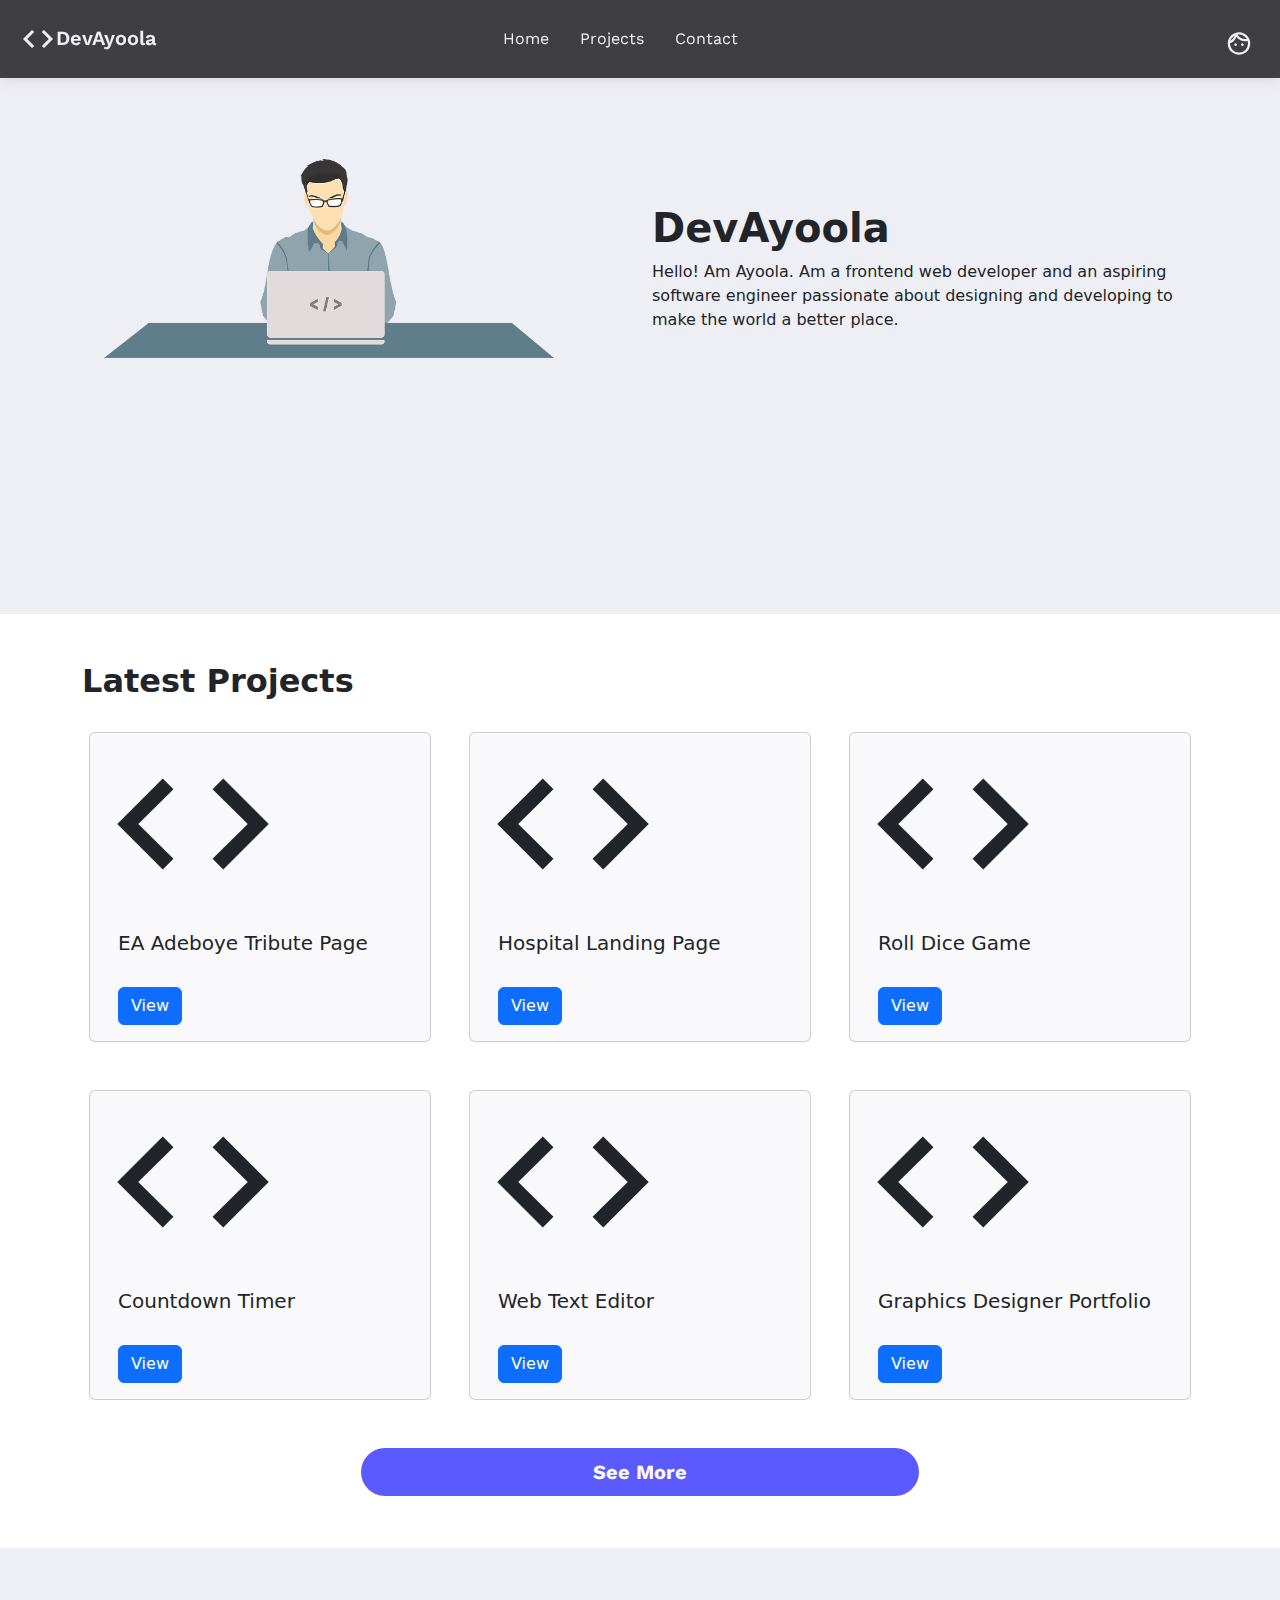
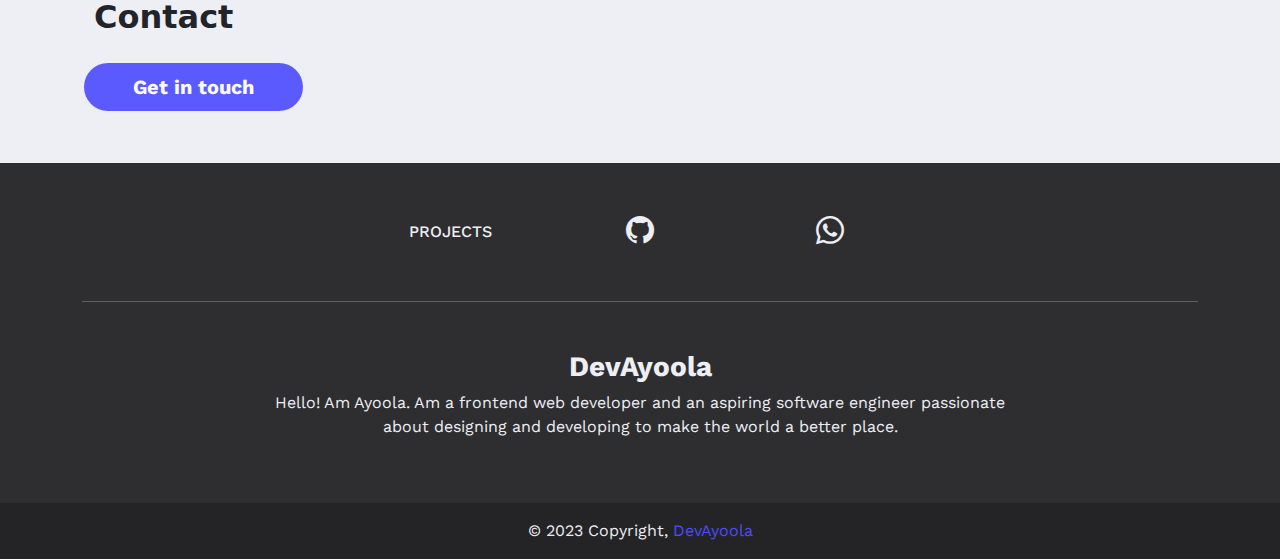
==== index.html @ 8565b922 "Update index.html" ====
<!DOCTYPE html>
<html>
	<head>
		<meta charset="utf-8" />
		<meta
			name="viewport"
			content="width=device-width, initial-scale=1, user-scalable=no, maximum-scale=1"
		/>
		<title>DevAyoola</title>
		<link rel="stylesheet" href="./bootstrap-icons/bootstrap-icons.css" />
		<link
			rel="stylesheet"
			href="https://fonts.googleapis.com/icon?family=Material+Icons"
		/>
		<!--link
			href="https://cdn.jsdelivr.net/npm/bootstrap@5.2.3/dist/css/bootstrap.min.css"
			rel="stylesheet"
			integrity="sha384-rbsA2VBKQhggwzxH7pPCaAqO46MgnOM80zW1RWuH61DGLwZJEdK2Kadq2F9CUG65"
			crossorigin="anonymous"
		/-->
		<link rel="stylesheet" href="./bootstrap-5.2.3/css/bootstrap.min.css" />
		<link rel="stylesheet" href="./style.css" type="text/css" />

		<!--script
			defer src="https://cdn.jsdelivr.net/npm/bootstrap@5.2.3/dist/js/bootstrap.bundle.min.js"
			integrity="sha384-kenU1KFdBIe4zVF0s0G1M5b4hcpxyD9F7jL+jjXkk+Q2h455rYXK/7HAuoJl+0I4"
			crossorigin="anonymous"
		></script-->
		<script defer src="./bootstrap-5.2.3/js/bootstrap.min.js"></script>
		<script defer src="./js/script.js"></script>
	</head>
	<body>
		<!--NAVIGATION BAR-->
		<nav class="navbar navbar-expand-lg fixed-top pt-2 pb-2">
			<div class="container-fluid pt-2 pb-2">
				<a class="navbar-brand" href="https://devayoola.github.io">
					<span class="material-icons mi-36 mi-light">code</span>
					<span class="brand-name">DevAyoola</span>
				</a>
				<button
					class="navbar-toggler"
					type="button"
					data-bs-toggle="collapse"
					data-bs-target="#navbarSupportedContent"
					aria-controls="navbarSupportedContent"
					aria-expanded="false"
					aria-label="Toggle navigation"
				>
					<span class="material-icons mi-24 mi-light">menu</span>
				</button>
				<div class="collapse navbar-collapse" id="navbarSupportedContent">
					<ul class="navbar-nav">
						<li class="nav-item active flink">
							<a class="nav-link" href="./index.html">Home</a>
						</li>
						<li class="nav-item">
							<a class="nav-link" href="./projects.html">Projects</a>
						</li>
						<li class="nav-item">
							<a class="nav-link" href="./index.html#contact">Contact</a>
						</li>
					</ul>
				</div>
			</div>
		</nav>
		<br />
		<!--PROFILE-->
		<div class="profile-card hidden">
			<button class="close-profile">&times;</button>
			<div class="image">
				<img src="./img/profile.jpg" alt="" class="profile-pic" />
			</div>
			<div class="data">
				<h4>Sowunmi Ayoola</h4>
				<p class="text-center">A Frontend Developer and Designer</p>
			</div>
			<div class="row">
				<span
					><a href="https://github.com/devayoola">
						<i class="bi bi-github fs-3 text-dark"></i> </a
					>&nbsp;
					<a href="https://wa.me/2348084634310">
						<i class="bi bi-whatsapp fs-3 text-success"></i> </a
				></span>
			</div>
		</div>
		<div class="overlay hidden"></div>

		<!--HEADER-->
		<header class="header pb-4" id="home">
			<div class="container">
				<div class="row m-auto">
					<div class="col-lg-6 headImg">
						<img src="./img/developer.png" />
					</div>
					<div class="col-lg-6 headText">
						<h1>
							<b>DevAyoola</b>
						</h1>
						<p>
							Hello! Am Ayoola. Am a frontend web developer and an aspiring
							software engineer passionate about designing and developing to
							make the world a better place.
						</p>
					</div>
				</div>
			</div>
			<br />
		</header>

		<!--PROJECTS SECTION-->
		<section id="projects" class="projects pt-5 pb-5 mb-1">
			<div class="container overflow-hidden">
				<div class="row mb-4">
					<h2>
						<b>Latest Projects</b>
					</h2>
				</div>
				<div class="row pb-5">
					<div class="card projectCard--col mx-auto">
						<span class="material-icons mi-198">code</span>
						<div class="card-body">
							<h5 class="card-title">EA Adeboye Tribute Page</h5>
							<br />
							<a href="./ea-adeboye-tribute-page" class="btn btn-primary"
								>View</a
							>
						</div>
					</div>
					<div class="card projectCard--col mx-auto">
						<span class="material-icons mi-198">code</span>
						<div class="card-body">
							<h5 class="card-title">Hospital Landing Page</h5>
							<br />
							<a href="./hospital-landing-page" class="btn btn-primary">View</a>
						</div>
					</div>
					<div class="card projectCard--col mx-auto">
						<span class="material-icons mi-198">code</span>
						<div class="card-body">
							<h5 class="card-title">Roll Dice Game</h5>
							<br />
							<a href="./roll-dice-game" class="btn btn-primary">View</a>
						</div>
					</div>
				</div>
				<div class="row">
					<div class="card projectCard--col mx-auto">
						<span class="material-icons mi-198">code</span>
						<div class="card-body">
							<h5 class="card-title">Countdown Timer</h5>
							<br />
							<a href="./countdown-timer" class="btn btn-primary">View</a>
						</div>
					</div>
					<div class="card projectCard--col mx-auto">
						<span class="material-icons mi-198">code</span>
						<div class="card-body">
							<h5 class="card-title">Web Text Editor</h5>
							<br />
							<a href="./web-text-editor" class="btn btn-primary">View</a>
						</div>
					</div>
					<div class="card projectCard--col mx-auto">
						<span class="material-icons mi-198">code</span>
						<div class="card-body">
							<h5 class="card-title">Graphics Designer Portfolio</h5>
							<br />
							<a href="./graphics-designer-portfolio" class="btn btn-primary"
								>View</a
							>
						</div>
					</div>
				</div>
				<div class="row mt-5">
					<div class="d-flex justify-content-center">
						<a
							role="button"
							href="https://devayoola.github.io/projects.html"
							class="btn fs-5 fw-bold w-50 py-2 see-more"
							>See More</a
						>
					</div>
				</div>
			</div>
		</section>

		<!--CONTACT-->
		<section id="contact" class="contact">
			<div class="container">
				<div class="row m-auto">
					<div class="mb-3">
						<h2><b>Contact</b></h2>
					</div>
					<div class="whatsApp">
						<a
							role="button"
							href="https://wa.me/08084634310"
							class="btn fs-5 fw-bold py-2 px-5 get-in-touch"
							>Get in touch</a
						>
					</div>
				</div>
			</div>
		</section>

		<!-- Footer -->
		<footer class="text-center">
			<!-- Grid container -->
			<div class="container">
				<section>
					<!-- Grid row-->
					<div class="row text-center d-flex justify-content-center pt-5">
						<!-- Grid column -->
						<div class="col-md-2">
							<h6 class="text-uppercase font-weight-bold mt-2">
								<a href="./projects.html" class="def hov">Projects</a>
							</h6>
						</div>

						<!-- Grid column -->
						<div class="col-md-2">
							<a href="https://github.com/devayoola">
								<i class="bi bi-github fs-3 def"></i>
							</a>
						</div>

						<!-- Grid column -->
						<div class="col-md-2">
							<a href="https://wa.me/2348084634310">
								<i class="bi bi-whatsapp fs-3 def"></i>
							</a>
						</div>
					</div>
				</section>

				<hr class="my-5" />

				<section class="mb-5">
					<div class="row d-flex justify-content-center">
						<div class="col-lg-8">
							<h3 class="def">
								<b>DevAyoola</b>
							</h3>
							<p class="def">
								Hello! Am Ayoola. Am a frontend web developer and an aspiring
								software engineer passionate about designing and developing to
								make the world a better place.
							</p>
						</div>
					</div>
				</section>
			</div>

			<!-- Copyright -->
			<div class="def p-3" style="background-color: rgba(0, 0, 0, 0.2)">
				© 2023 Copyright,
				<a href="https://devayoola.github.io/">DevAyoola</a>
			</div>
		</footer>
	</body>
</html>
---- style.css ----
@import url("https://fonts.googleapis.com/css?family=Work+Sans&display=swap");

*,
*::before,
*::after {
	box-sizing: border-box !important;
}

body {
	overflow-x: hidden !important;
}

a {
	text-decoration: none;
}

/* Material Icons Style */
.mi-24 {
	font-size: 24px;
}

.mi-36 {
	font-size: 36px;
}

.mi-198 {
	font-size: 182px;
}

.mi-light,
.iw {
	color: #eeeef5;
}

.mi-dark {
	color: #404040;
}

#home,
.projectsPg,
.banner,
.contact {
	background-color: #eeeef5;
}

/*Navbar Style*/
.navbar {
	margin: 0 auto;
	background-color: #3e3e43;
	box-shadow: 0 0 15px #d1d1d1;
}

.nav-link,
.navbar-brand {
	color: #eeeef5 !important;
	cursor: pointer;
}

.navbar-brand {
	font-family: Work Sans;
	font-size: 20px;
	font-weight: 600;
	margin-left: 8px;
	float: left;
	display: flex;
}

.navbar-brand .brand-name {
	margin-top: 2px;
}

.navbar-nav {
	margin: 0 auto;
}

.nav-link {
	font-family: Work Sans;
	font-size: 16px;
	padding: 10px 3px 10px 3px;
	margin-right: 15px;
}

.nav-link:hover {
	background-color: #eeeef5;
	color: #37373c !important;
}

.face-icon {
	cursor: pointer;
	border: 0;
	background-color: transparent;
}

/* Profile Card */
.profile-card {
	position: fixed;
	display: flex;
	flex-direction: column;
	background-color: whitesmoke;
	top: 50%;
	left: 50%;
	transform: translate(-50%, -50%);
	align-items: center;
	max-width: 400px;
	width: 90%;
	border-radius: 25px;
	padding: 0 30px 30px 30px;
	border: 1px solid #ffffff40;
	box-shadow: 0 5px 20px rgba(0, 0, 0, 0.4);
	z-index: 10;
	/*margin-top: 75px;*/
}

.close-profile {
	font-size: 2.5rem;
	color: #7c7c7c;
	cursor: pointer;
	border: none;
	background: none;
}

.image {
	position: relative;
	height: 100px;
	width: 100px;
}

.image .profile-pic {
	width: 100%;
	height: 100%;
	object-fit: cover;
	border-radius: 50%;
	box-shadow: 0 5px 20px rgba(0, 0, 0, 0.4);
}

.data {
	display: flex;
	flex-direction: column;
	align-items: center;
	margin-top: 15px;
}

.data h4 {
	font-weight: 600;
}

.row {
	display: flex;
	align-items: center;
}

.overlay {
	position: fixed;
	top: 0;
	left: 0;
	width: 100%;
	height: 100%;
	background-color: rgba(0, 0, 0, 0.6);
	backdrop-filter: blur(5px);
	z-index: 5;
}

/* Header */
.header,
.banner {
	margin: 50px 0 0 0;
}

.headImg Img,
.projImg Img {
	height: auto;
	width: 100%;
	max-width: 450px;
}

/* Banner Header */
.bannerImg {
	height: auto;
	width: 50%;
	opacity: 15%;
	margin: 0 auto;
}

/* Projects Section */
.projectsPg {
	padding: 0 0 45px 0;
}

.projectCard,
.projectCard--col {
	margin: 0 34px 0 0;
}

.projectCard--col {
	background-color: #f9f9fc;
}

.projectCardImg {
	width: 80%;
}

.see-more,
.get-in-touch {
	background-color: #5a5aff;
	color: #fafafa;
	border-radius: 35px;
	font-family: Work Sans;
}

.see-more:hover,
.get-in-touch:hover {
	background-color: #4a4ad2;
	color: #fafafa;
}

/* Contact Style */
.contact {
	padding: 50px 0;
}

.whatsApp {
	padding: 2px;
}

/* Footer */
footer {
	background-color: #2e2e31;
	color: #eeeef5;
}

.def {
	color: #eeeef5;
	font-family: Work Sans;
}

.def a,
.hov:hover {
	color: #4c4cff;
}

.hidden {
	display: none;
}

/* Style - navbarToggler Appearance */
@media screen and (max-width: 991px) {
	.navbar-nav {
		margin-top: 10px;
	}

	.nav-link {
		padding-left: 10px;
	}
}

/* Mobile Phones */
@media screen and (max-width: 576px) {
	.header {
		height: 70vh;
	}

	.headImg Img {
		margin-top: 45px;
	}

	.headText {
		margin: 30px 0 0 0;
	}

	.banner {
		height: 45vh;
	}

	.bannerImg {
		padding-top: 50px;
	}

	.projectCard,
	.projectCard--col {
		display: block;
		width: 84%;
		margin: 0 0 34px 0;
	}

	.whatsApp {
		width: 80%;
	}
}

/* Tablets */
@media screen and (min-width: 577px) and (max-width: 767px) {
	.header {
		height: 72vh;
	}

	.headImg Img {
		margin-top: 50px;
	}

	.headText {
		margin: 30px 0 0 0;
	}

	.banner {
		height: 45vh;
	}

	.bannerImg {
		padding-top: 60px;
	}

	.projectCard,
	.projectCard--col {
		display: block;
		width: 75%;
		margin: 0 0 34px 0;
	}

	.whatsApp {
		width: 80%;
	}
}

@media screen and (min-width: 768px) and (max-width: 991px) {
	.header {
		height: 68vh;
	}

	.headImg Img {
		margin-top: 50px;
	}

	.headText {
		margin: 30px 0 0 0;
	}

	.banner {
		height: 45vh;
	}

	.bannerImg {
		padding-top: 60px;
	}

	.bannerHead {
		margin: -135px 0 0 0;
	}

	.bannerText {
		margin: -65px 0 0 0;
	}

	.whatsApp {
		width: 40%;
	}
}

/* Laptops, Desktops */
@media screen and (min-width: 992px) {
	.header {
		height: 60vh;
	}

	.headImg Img {
		margin: 85px 0 0 10px;
	}

	.headText {
		margin: 120px 0 0 0px;
	}

	.flink {
		margin: 0 0 0 -135px;
	}

	.banner {
		height: 55vh;
	}

	.bannerImg {
		padding-top: 40px;
	}

	.bannerHead {
		margin: -135px 0 0 0;
	}

	.bannerText {
		margin: -65px 0 0 0;
	}

	.projImg {
		margin: -70px 0 0 0;
		overflow: hidden;
		opacity: 5%;
		padding-bottom: 10px;
	}

	.projectCard,
	.projectCard--col {
		width: 30%;
		margin: 0 34px 0 0;
	}

	.proj {
		width: 40%;
	}

	.whatsApp {
		width: 35%;
	}
}
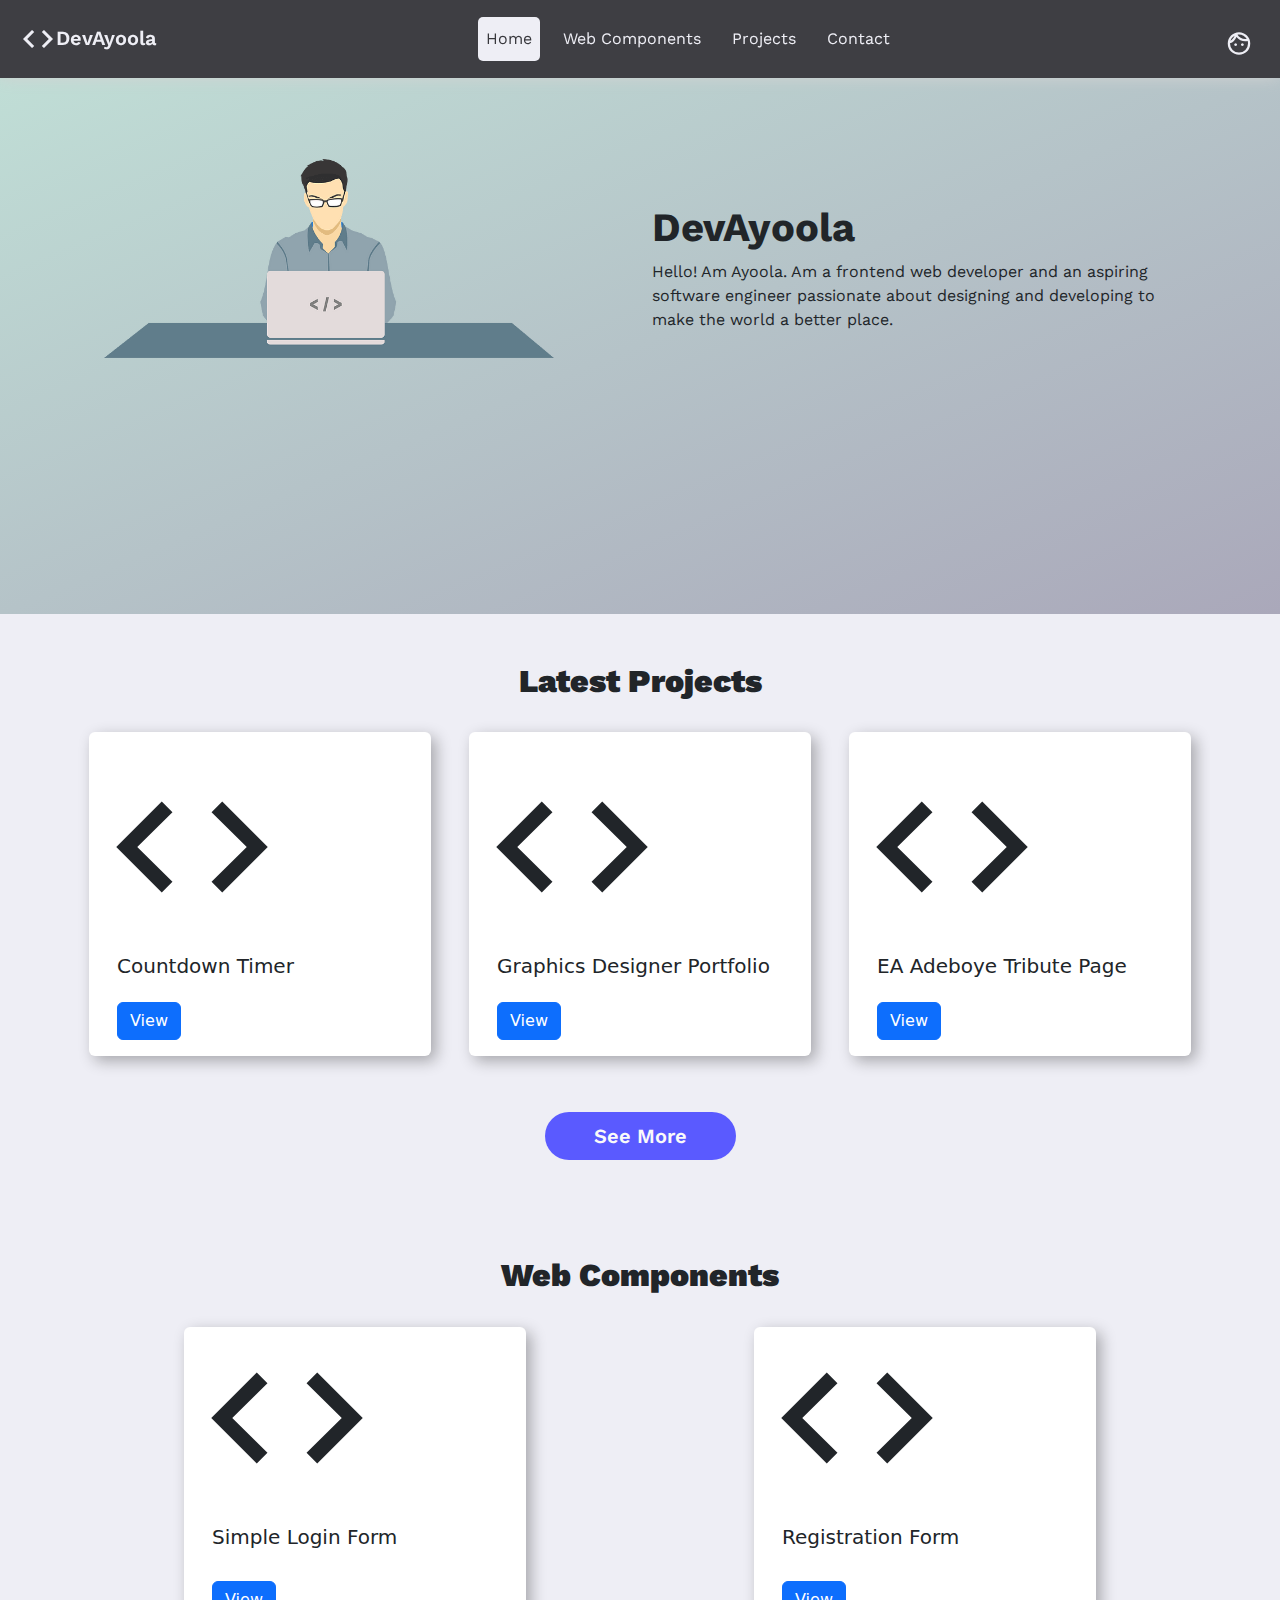
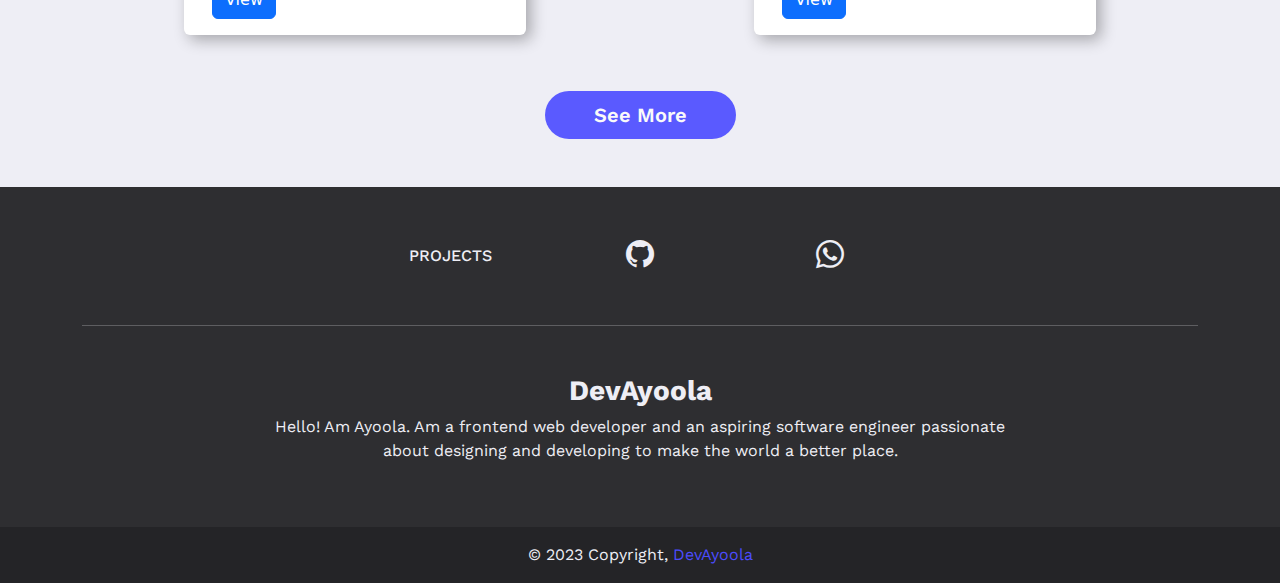
==== commit 8dacdc90: "Commit changes" ====
--- a/index.html
+++ b/index.html
@@ -7,7 +7,10 @@
 			content="width=device-width, initial-scale=1, user-scalable=no, maximum-scale=1"
 		/>
 		<title>DevAyoola</title>
-		<link rel="stylesheet" href="./bootstrap-icons/bootstrap-icons.css" />
+		<link
+			rel="stylesheet"
+			href="./assets/bootstrap-icons/bootstrap-icons.css"
+		/>
 		<link
 			rel="stylesheet"
 			href="https://fonts.googleapis.com/icon?family=Material+Icons"
@@ -18,85 +21,38 @@
 			integrity="sha384-rbsA2VBKQhggwzxH7pPCaAqO46MgnOM80zW1RWuH61DGLwZJEdK2Kadq2F9CUG65"
 			crossorigin="anonymous"
 		/-->
-		<link rel="stylesheet" href="./bootstrap-5.2.3/css/bootstrap.min.css" />
-		<link rel="stylesheet" href="./style.css" type="text/css" />
+		<link
+			rel="stylesheet"
+			href="./assets/bootstrap-5.2.3/css/bootstrap.min.css"
+		/>
+		<link
+			rel="stylesheet"
+			href="./assets/stylesheets/style.css"
+			type="text/css"
+		/>
 
 		<!--script
 			defer src="https://cdn.jsdelivr.net/npm/bootstrap@5.2.3/dist/js/bootstrap.bundle.min.js"
 			integrity="sha384-kenU1KFdBIe4zVF0s0G1M5b4hcpxyD9F7jL+jjXkk+Q2h455rYXK/7HAuoJl+0I4"
 			crossorigin="anonymous"
 		></script-->
-		<script defer src="./bootstrap-5.2.3/js/bootstrap.min.js"></script>
-		<script defer src="./js/script.js"></script>
+		<script defer src="./assets/js/header.js"></script>
+		<script defer src="./assets/js/footer.js"></script>
+		<script defer src="./assets/bootstrap-5.2.3/js/bootstrap.min.js"></script>
+		<script defer src="./assets/js/script.js"></script>
 	</head>
 	<body>
-		<!--NAVIGATION BAR-->
-		<nav class="navbar navbar-expand-lg fixed-top pt-2 pb-2">
-			<div class="container-fluid pt-2 pb-2">
-				<a class="navbar-brand" href="https://devayoola.github.io">
-					<span class="material-icons mi-36 mi-light">code</span>
-					<span class="brand-name">DevAyoola</span>
-				</a>
-				<button
-					class="navbar-toggler"
-					type="button"
-					data-bs-toggle="collapse"
-					data-bs-target="#navbarSupportedContent"
-					aria-controls="navbarSupportedContent"
-					aria-expanded="false"
-					aria-label="Toggle navigation"
-				>
-					<span class="material-icons mi-24 mi-light">menu</span>
-				</button>
-				<div class="collapse navbar-collapse" id="navbarSupportedContent">
-					<ul class="navbar-nav">
-						<li class="nav-item active flink">
-							<a class="nav-link" href="./index.html">Home</a>
-						</li>
-						<li class="nav-item">
-							<a class="nav-link" href="./projects.html">Projects</a>
-						</li>
-						<li class="nav-item">
-							<a class="nav-link" href="./index.html#contact">Contact</a>
-						</li>
-					</ul>
-				</div>
-			</div>
-		</nav>
-		<br />
-		<!--PROFILE-->
-		<div class="profile-card hidden">
-			<button class="close-profile">&times;</button>
-			<div class="image">
-				<img src="./img/profile.jpg" alt="" class="profile-pic" />
-			</div>
-			<div class="data">
-				<h4>Sowunmi Ayoola</h4>
-				<p class="text-center">A Frontend Developer and Designer</p>
-			</div>
-			<div class="row">
-				<span
-					><a href="https://github.com/devayoola">
-						<i class="bi bi-github fs-3 text-dark"></i> </a
-					>&nbsp;
-					<a href="https://wa.me/2348084634310">
-						<i class="bi bi-whatsapp fs-3 text-success"></i> </a
-				></span>
-			</div>
-		</div>
-		<div class="overlay hidden"></div>
+		<!-- Header -->
+		<p class="page-title hidden">Home</p>
 
-		<!--HEADER-->
-		<header class="header pb-4" id="home">
+		<section class="banner pb-4 after-header" id="home">
 			<div class="container">
 				<div class="row m-auto">
 					<div class="col-lg-6 headImg">
-						<img src="./img/developer.png" />
+						<img src="./assets/img/developer.png" />
 					</div>
 					<div class="col-lg-6 headText">
-						<h1>
-							<b>DevAyoola</b>
-						</h1>
+						<h1 class="fw-bolder">DevAyoola</h1>
 						<p>
 							Hello! Am Ayoola. Am a frontend web developer and an aspiring
 							software engineer passionate about designing and developing to
@@ -106,78 +62,61 @@
 				</div>
 			</div>
 			<br />
-		</header>
+		</section>
 
 		<!--PROJECTS SECTION-->
-		<section id="projects" class="projects pt-5 pb-5 mb-1">
+		<section id="projects" class="projects pt-5 pb-5">
 			<div class="container overflow-hidden">
-				<div class="row mb-4">
+				<div class="row mb-4 text-center">
 					<h2>
 						<b>Latest Projects</b>
 					</h2>
 				</div>
 				<div class="row pb-5">
-					<div class="card projectCard--col mx-auto">
+					<div class="card projectCard mx-auto pt-4">
+						<!--img
+							class="rounded-1 mx-3"
+							src="./assets/img/countdown-timer.png"
+						/-->
 						<span class="material-icons mi-198">code</span>
 						<div class="card-body">
-							<h5 class="card-title">EA Adeboye Tribute Page</h5>
-							<br />
+							<h5 class="card-title pb-3">Countdown Timer</h5>
+							<a href="./countdown-timer " class="btn btn-primary">View</a>
+						</div>
+					</div>
+					<div class="card projectCard mx-auto pt-4">
+						<!-- <img
+							class="rounded-1 mx-3"
+							src="./assets/img/countdown-timer.png"
+						/> -->
+						<span class="material-icons mi-198">code</span>
+						<div class="card-body">
+							<h5 class="card-title pb-3">Graphics Designer Portfolio</h5>
+							<a href="./graphics-designer-portfolio" class="btn btn-primary"
+								>View</a
+							>
+						</div>
+					</div>
+					<div class="card projectCard mx-auto pt-4">
+						<!-- <img
+							class="rounded-1 mx-3"
+							src="./assets/img/countdown-timer.png"
+						/> -->
+						<span class="material-icons mi-198">code</span>
+						<div class="card-body">
+							<h5 class="card-title pb-3">EA Adeboye Tribute Page</h5>
 							<a href="./ea-adeboye-tribute-page" class="btn btn-primary"
 								>View</a
 							>
 						</div>
 					</div>
-					<div class="card projectCard--col mx-auto">
-						<span class="material-icons mi-198">code</span>
-						<div class="card-body">
-							<h5 class="card-title">Hospital Landing Page</h5>
-							<br />
-							<a href="./hospital-landing-page" class="btn btn-primary">View</a>
-						</div>
-					</div>
-					<div class="card projectCard--col mx-auto">
-						<span class="material-icons mi-198">code</span>
-						<div class="card-body">
-							<h5 class="card-title">Roll Dice Game</h5>
-							<br />
-							<a href="./roll-dice-game" class="btn btn-primary">View</a>
-						</div>
-					</div>
 				</div>
-				<div class="row">
-					<div class="card projectCard--col mx-auto">
-						<span class="material-icons mi-198">code</span>
-						<div class="card-body">
-							<h5 class="card-title">Countdown Timer</h5>
-							<br />
-							<a href="./countdown-timer" class="btn btn-primary">View</a>
-						</div>
-					</div>
-					<div class="card projectCard--col mx-auto">
-						<span class="material-icons mi-198">code</span>
-						<div class="card-body">
-							<h5 class="card-title">Web Text Editor</h5>
-							<br />
-							<a href="./web-text-editor" class="btn btn-primary">View</a>
-						</div>
-					</div>
-					<div class="card projectCard--col mx-auto">
-						<span class="material-icons mi-198">code</span>
-						<div class="card-body">
-							<h5 class="card-title">Graphics Designer Portfolio</h5>
-							<br />
-							<a href="./graphics-designer-portfolio" class="btn btn-primary"
-								>View</a
-							>
-						</div>
-					</div>
-				</div>
-				<div class="row mt-5">
+				<div class="row mt-2">
 					<div class="d-flex justify-content-center">
 						<a
 							role="button"
 							href="https://devayoola.github.io/projects.html"
-							class="btn fs-5 fw-bold w-50 py-2 see-more"
+							class="btn fs-5 fw-semibold py-2 px-5 see-more"
 							>See More</a
 						>
 					</div>
@@ -185,19 +124,50 @@
 			</div>
 		</section>
 
-		<!--CONTACT-->
-		<section id="contact" class="contact">
-			<div class="container">
-				<div class="row m-auto">
-					<div class="mb-3">
-						<h2><b>Contact</b></h2>
+		<!--WEB COMPONENTS SECTION-->
+		<section
+			id="projects"
+			class="projects web-components pt-5 pb-5 before-footer"
+		>
+			<div class="container overflow-hidden">
+				<div class="row mb-4 text-center">
+					<h2>
+						<b>Web Components</b>
+					</h2>
+				</div>
+				<div class="row pb-5">
+					<div class="card projectCard mx-auto">
+						<span class="material-icons mi-198">code</span>
+						<div class="card-body">
+							<h5 class="card-title">Simple Login Form</h5>
+							<br />
+							<a
+								href="https://devayoola.github.io/login-form"
+								class="btn btn-primary"
+								>View</a
+							>
+						</div>
 					</div>
-					<div class="whatsApp">
+					<div class="card projectCard mx-auto">
+						<span class="material-icons mi-198">code</span>
+						<div class="card-body">
+							<h5 class="card-title">Registration Form</h5>
+							<br />
+							<a
+								href="https://devayoola.github.io/registration-form"
+								class="btn btn-primary"
+								>View</a
+							>
+						</div>
+					</div>
+				</div>
+				<div class="row mt-2">
+					<div class="d-flex justify-content-center">
 						<a
 							role="button"
-							href="https://wa.me/08084634310"
-							class="btn fs-5 fw-bold py-2 px-5 get-in-touch"
-							>Get in touch</a
+							href="https://devayoola.github.io/web-components.html"
+							class="btn fs-5 fw-semibold py-2 px-5 see-more"
+							>See More</a
 						>
 					</div>
 				</div>
@@ -205,58 +175,5 @@
 		</section>
 
 		<!-- Footer -->
-		<footer class="text-center">
-			<!-- Grid container -->
-			<div class="container">
-				<section>
-					<!-- Grid row-->
-					<div class="row text-center d-flex justify-content-center pt-5">
-						<!-- Grid column -->
-						<div class="col-md-2">
-							<h6 class="text-uppercase font-weight-bold mt-2">
-								<a href="./projects.html" class="def hov">Projects</a>
-							</h6>
-						</div>
-
-						<!-- Grid column -->
-						<div class="col-md-2">
-							<a href="https://github.com/devayoola">
-								<i class="bi bi-github fs-3 def"></i>
-							</a>
-						</div>
-
-						<!-- Grid column -->
-						<div class="col-md-2">
-							<a href="https://wa.me/2348084634310">
-								<i class="bi bi-whatsapp fs-3 def"></i>
-							</a>
-						</div>
-					</div>
-				</section>
-
-				<hr class="my-5" />
-
-				<section class="mb-5">
-					<div class="row d-flex justify-content-center">
-						<div class="col-lg-8">
-							<h3 class="def">
-								<b>DevAyoola</b>
-							</h3>
-							<p class="def">
-								Hello! Am Ayoola. Am a frontend web developer and an aspiring
-								software engineer passionate about designing and developing to
-								make the world a better place.
-							</p>
-						</div>
-					</div>
-				</section>
-			</div>
-
-			<!-- Copyright -->
-			<div class="def p-3" style="background-color: rgba(0, 0, 0, 0.2)">
-				© 2023 Copyright,
-				<a href="https://devayoola.github.io/">DevAyoola</a>
-			</div>
-		</footer>
 	</body>
 </html>
--- a/assets/stylesheets/style.css
+++ b/assets/stylesheets/style.css
@@ -0,0 +1,425 @@
+@import url("https://fonts.googleapis.com/css?family=Work+Sans:400,500,600&display=swap");
+
+*,
+*::before,
+*::after {
+	box-sizing: border-box !important;
+}
+
+body {
+	overflow-x: hidden !important;
+}
+
+a {
+	text-decoration: none;
+}
+
+/* Material Icons Style */
+.mi-24 {
+	font-size: 24px;
+}
+
+.mi-36 {
+	font-size: 36px;
+}
+
+.mi-198 {
+	font-size: 182px;
+}
+
+.mi-light,
+.iw {
+	color: #eeeef5;
+}
+
+.mi-dark {
+	color: #404040;
+}
+
+.projects,
+.projectsPg,
+.bannerProj,
+.web-components,
+.contact {
+	background-color: #eeeef5;
+}
+
+/*Navbar Style*/
+.navbar {
+	margin: 0 auto;
+	background-color: #3e3e43;
+	box-shadow: 0 0 15px #d1d1d1;
+}
+
+.nav-link,
+.navbar-brand {
+	border-radius: 5px;
+	color: #eeeef5 !important;
+	cursor: pointer;
+}
+
+.navbar-brand {
+	font-family: Work Sans;
+	font-size: 20px;
+	font-weight: 600;
+	margin-left: 8px;
+	float: left;
+	display: flex;
+}
+
+.navbar-brand .brand-name {
+	margin-top: 2px;
+}
+
+.navbar-nav {
+	margin: 0 auto;
+}
+
+.nav-link {
+	font-family: "Work Sans", sans-serif;
+	font-size: 16px;
+	padding: 10px 3px 10px 3px;
+	margin-right: 15px;
+}
+
+.nav-link:hover,
+.active {
+	background-color: #eeeef5;
+	color: #37373c !important;
+}
+
+.face-icon {
+	cursor: pointer;
+	border: 0;
+	background-color: transparent;
+}
+
+/* Profile Card */
+.profile-card {
+	position: fixed;
+	display: flex;
+	flex-direction: column;
+	background-color: whitesmoke;
+	top: 50%;
+	left: 50%;
+	transform: translate(-50%, -50%);
+	align-items: center;
+	max-width: 400px;
+	width: 90%;
+	border-radius: 25px;
+	padding: 0 30px 30px 30px;
+	border: 1px solid #ffffff40;
+	z-index: 10;
+	/*margin-top: 75px;*/
+}
+
+.close-profile {
+	font-size: 2.5rem;
+	color: #7c7c7c;
+	cursor: pointer;
+	border: none;
+	background: none;
+}
+
+.image {
+	position: relative;
+	height: 100px;
+	width: 100px;
+}
+
+.image .profile-pic {
+	width: 100%;
+	height: 100%;
+	object-fit: cover;
+	border-radius: 50%;
+	box-shadow: 0 5px 20px rgba(0, 0, 0, 0.4);
+}
+
+.data {
+	display: flex;
+	flex-direction: column;
+	align-items: center;
+	margin-top: 15px;
+}
+
+.data h4 {
+	font-weight: 600;
+}
+
+.row {
+	display: flex;
+	align-items: center;
+}
+
+.overlay {
+	position: fixed;
+	top: 0;
+	left: 0;
+	width: 100%;
+	height: 100%;
+	background-color: rgba(0, 0, 0, 0.6);
+	backdrop-filter: blur(5px);
+	z-index: 5;
+}
+
+/* Banner */
+.banner,
+.bannerProj {
+	margin: 50px 0 0 0;
+}
+
+.banner,
+.bannerProj,
+.webc {
+	background-image: linear-gradient(to top left, #aaa8ba 0%, #c0ded6 100%);
+	font-family: "Work Sans", sans-serif;
+}
+
+.headImg Img,
+.projImg Img {
+	height: auto;
+	width: 100%;
+	max-width: 450px;
+}
+
+/* Banner Header */
+.bannerImg {
+	height: auto;
+	width: 50%;
+	opacity: 15%;
+	margin: 0 auto;
+}
+
+/* Projects Section */
+.projectsPg {
+	padding: 0 0 45px 0;
+}
+
+.projects h2 {
+	font-family: "Work Sans", sans-serif;
+	font-weight: 900;
+}
+
+.projectCard {
+	box-shadow: 5px 5px 15px rgba(0, 0, 0, 0.3);
+	border: none;
+}
+
+.projectCardImg {
+	width: 80%;
+}
+
+.see-more,
+.get-in-touch {
+	background-color: #5a5aff;
+	color: #fafafa;
+	border-radius: 35px;
+	font-family: Work Sans;
+}
+
+.see-more:hover,
+.get-in-touch:hover {
+	background-color: #4a4ad2;
+	color: #fafafa;
+}
+
+/* Contact Style */
+.contact {
+	padding: 50px 0;
+}
+
+.whatsApp {
+	padding: 2px;
+}
+
+/* Footer */
+footer {
+	background-color: #2e2e31;
+	color: #eeeef5;
+}
+
+.def {
+	color: #eeeef5;
+	font-family: Work Sans;
+}
+
+.def a,
+.hov:hover {
+	color: #4c4cff;
+}
+
+.hidden {
+	display: none;
+}
+
+/* Style - navbarToggler Appearance */
+@media screen and (max-width: 991px) {
+	.navbar-nav {
+		margin-top: 10px;
+	}
+
+	.nav-item {
+		margin-bottom: 5px;
+	}
+
+	.nav-link {
+		padding-left: 10px;
+	}
+}
+
+/* Mobile Phones */
+@media screen and (max-width: 576px) {
+	.banner {
+		height: 70vh;
+	}
+
+	.headImg Img {
+		margin-top: 45px;
+	}
+
+	.headText {
+		margin: 30px 0 0 0;
+	}
+
+	.bannerProj {
+		height: 45vh;
+	}
+
+	.bannerImg {
+		padding-top: 50px;
+	}
+
+	.projectCard {
+		display: block;
+		width: 84%;
+		margin: 0 0 34px 0;
+	}
+
+	.whatsApp {
+		width: 80%;
+	}
+}
+
+/* Tablets */
+@media screen and (min-width: 577px) and (max-width: 767px) {
+	.banner {
+		height: 72vh;
+	}
+
+	.headImg Img {
+		margin-top: 50px;
+	}
+
+	.headText {
+		margin: 30px 0 0 0;
+	}
+
+	.bannerProj {
+		height: 45vh;
+	}
+
+	.bannerImg {
+		padding-top: 60px;
+	}
+
+	.projectCard {
+		display: block;
+		width: 75%;
+		margin: 0 0 34px 0;
+	}
+
+	.whatsApp {
+		width: 80%;
+	}
+}
+
+@media screen and (min-width: 768px) and (max-width: 991px) {
+	.banner {
+		height: 68vh;
+	}
+
+	.headImg Img {
+		margin-top: 50px;
+	}
+
+	.headText {
+		margin: 30px 0 0 0;
+	}
+
+	.bannerProj {
+		height: 45vh;
+	}
+
+	.bannerImg {
+		padding-top: 60px;
+	}
+
+	.bannerHead {
+		margin: -135px 0 0 0;
+	}
+
+	.bannerText {
+		margin: -65px 0 0 0;
+	}
+
+	.projectCard {
+		display: block;
+		width: 75%;
+		margin: 0 0 34px 0;
+	}
+
+	.whatsApp {
+		width: 40%;
+	}
+}
+
+/* Laptops, Desktops */
+@media screen and (min-width: 992px) {
+	.banner {
+		height: 60vh;
+	}
+
+	.headImg Img {
+		margin: 85px 0 0 10px;
+	}
+
+	.headText {
+		margin: 120px 0 0 0px;
+	}
+
+	.bannerProj {
+		height: 55vh;
+	}
+
+	.bannerImg {
+		padding-top: 40px;
+	}
+
+	.bannerHead {
+		margin: -135px 0 0 0;
+	}
+
+	.bannerText {
+		margin: -65px 0 0 0;
+	}
+
+	.projImg {
+		margin: -70px 0 0 0;
+		overflow: hidden;
+		opacity: 5%;
+		padding-bottom: 10px;
+	}
+
+	.projectCard {
+		width: 30%;
+		margin: 0 34px 0 0;
+	}
+
+	.proj {
+		width: 40%;
+	}
+
+	.whatsApp {
+		width: 35%;
+	}
+}
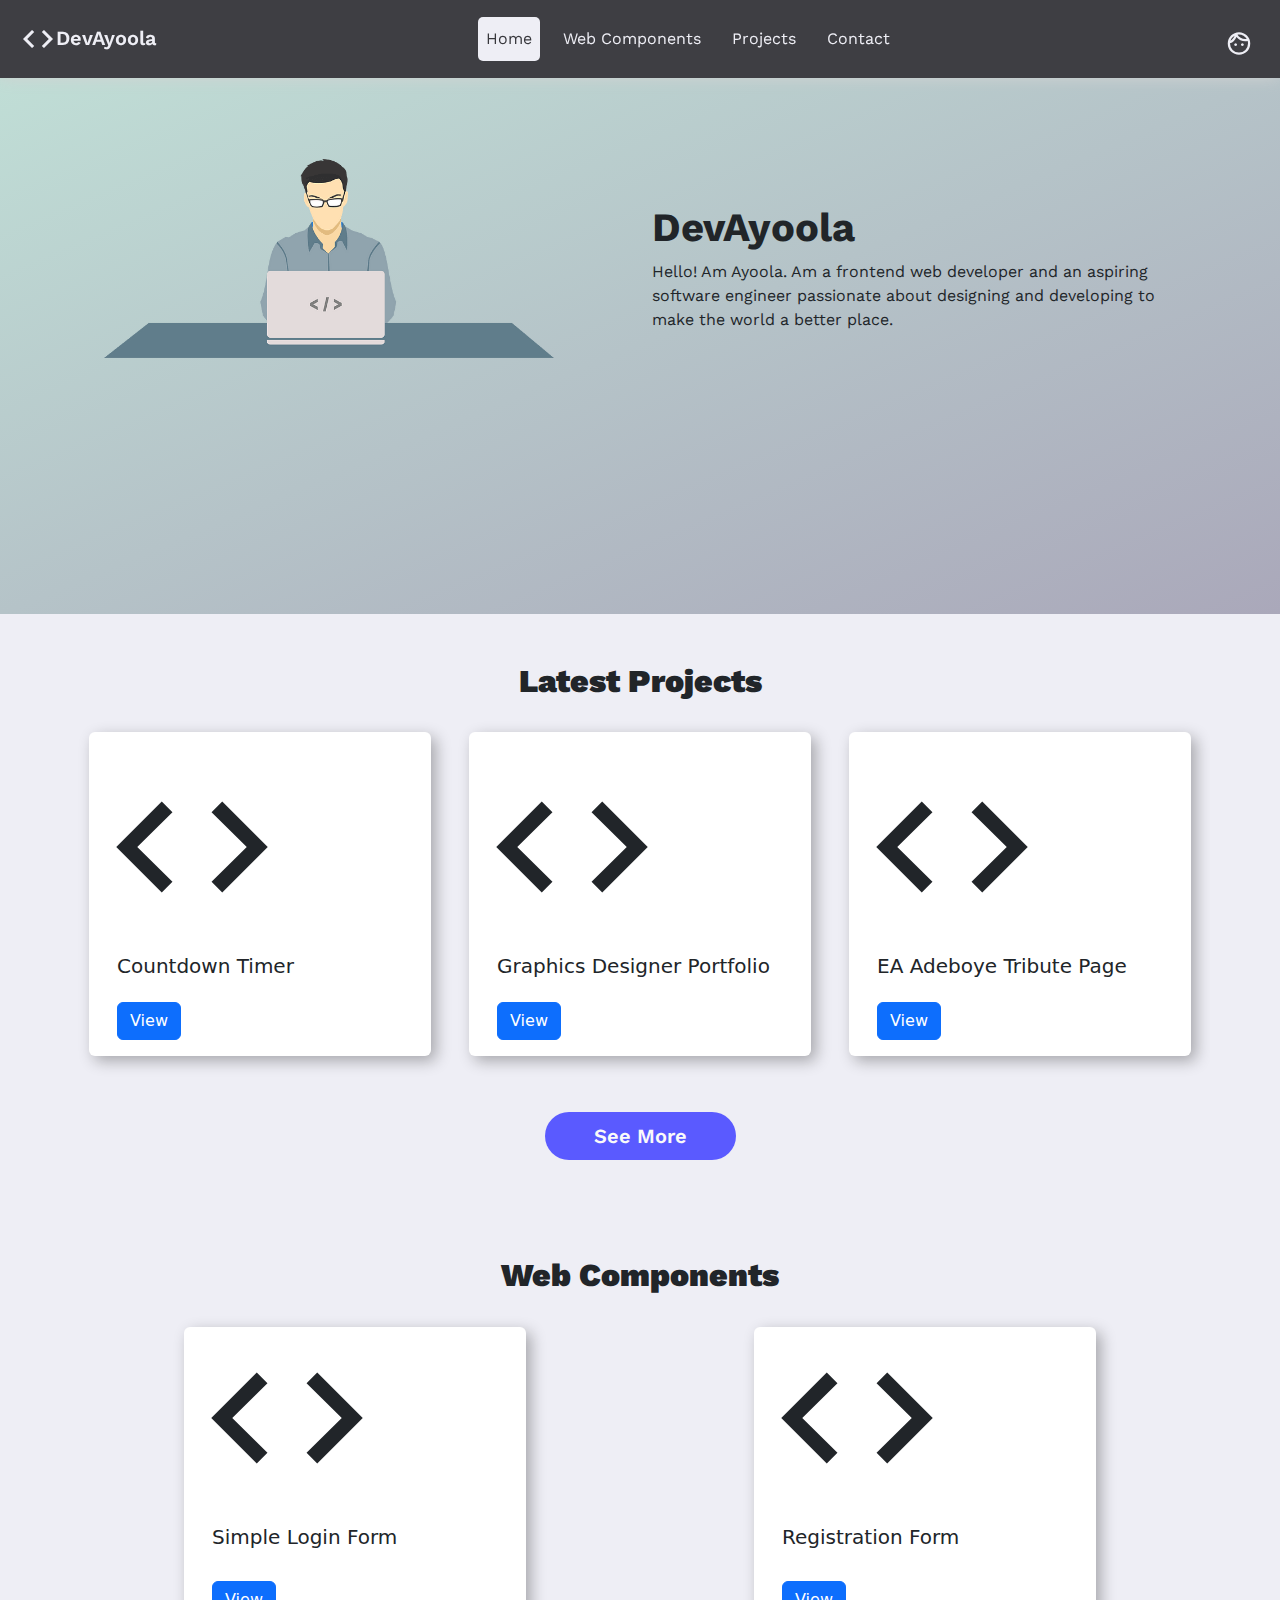
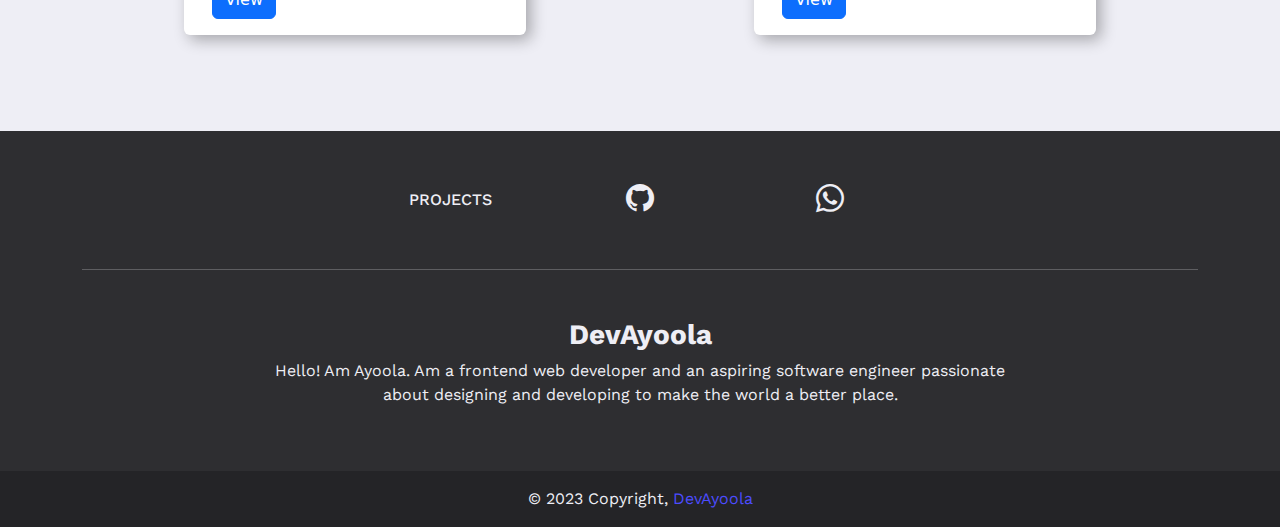
==== commit 9ad80606: "Commit changes" ====
--- a/index.html
+++ b/index.html
@@ -142,7 +142,7 @@
 							<h5 class="card-title">Simple Login Form</h5>
 							<br />
 							<a
-								href="https://devayoola.github.io/login-form"
+								href="https://devayoola.github.io/simple-login-form"
 								class="btn btn-primary"
 								>View</a
 							>
@@ -154,21 +154,11 @@
 							<h5 class="card-title">Registration Form</h5>
 							<br />
 							<a
-								href="https://devayoola.github.io/registration-form"
+								href="https://devayoola.github.io/simple-registration-form"
 								class="btn btn-primary"
 								>View</a
 							>
 						</div>
-					</div>
-				</div>
-				<div class="row mt-2">
-					<div class="d-flex justify-content-center">
-						<a
-							role="button"
-							href="https://devayoola.github.io/web-components.html"
-							class="btn fs-5 fw-semibold py-2 px-5 see-more"
-							>See More</a
-						>
 					</div>
 				</div>
 			</div>
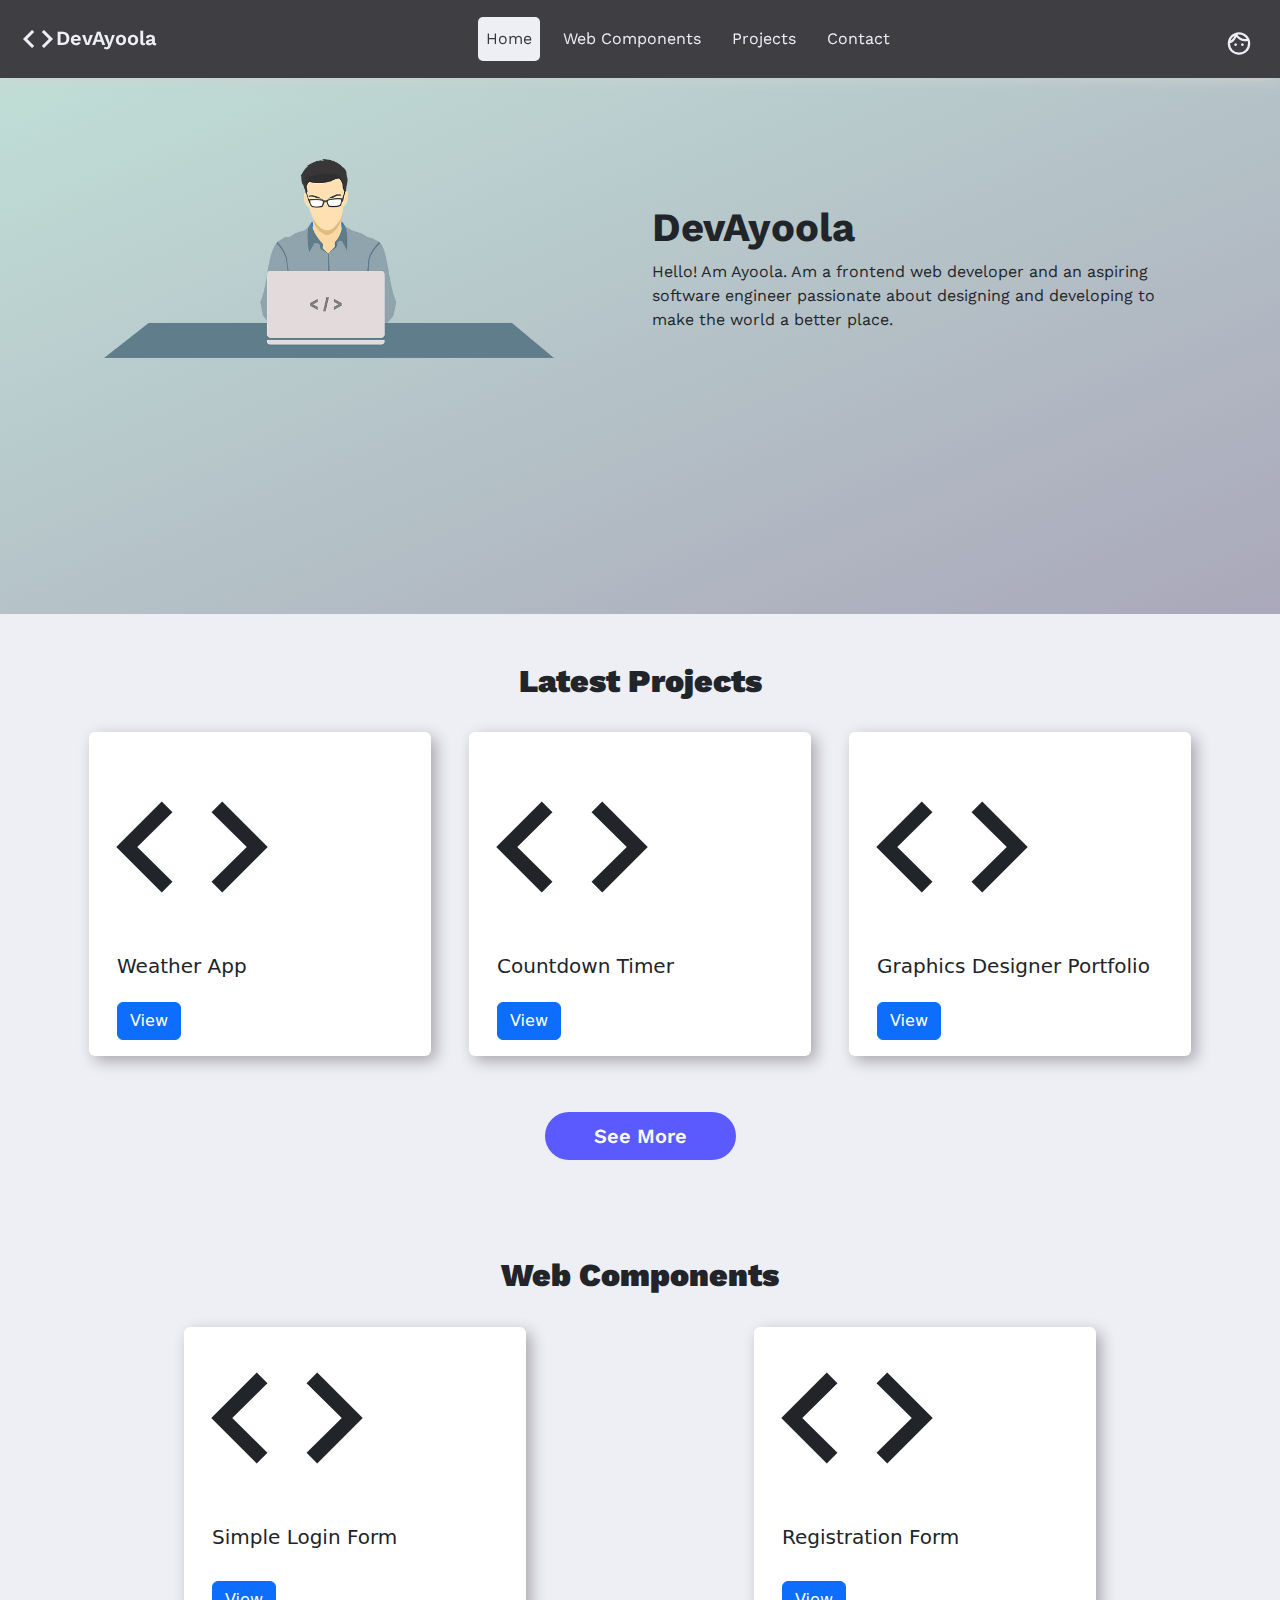
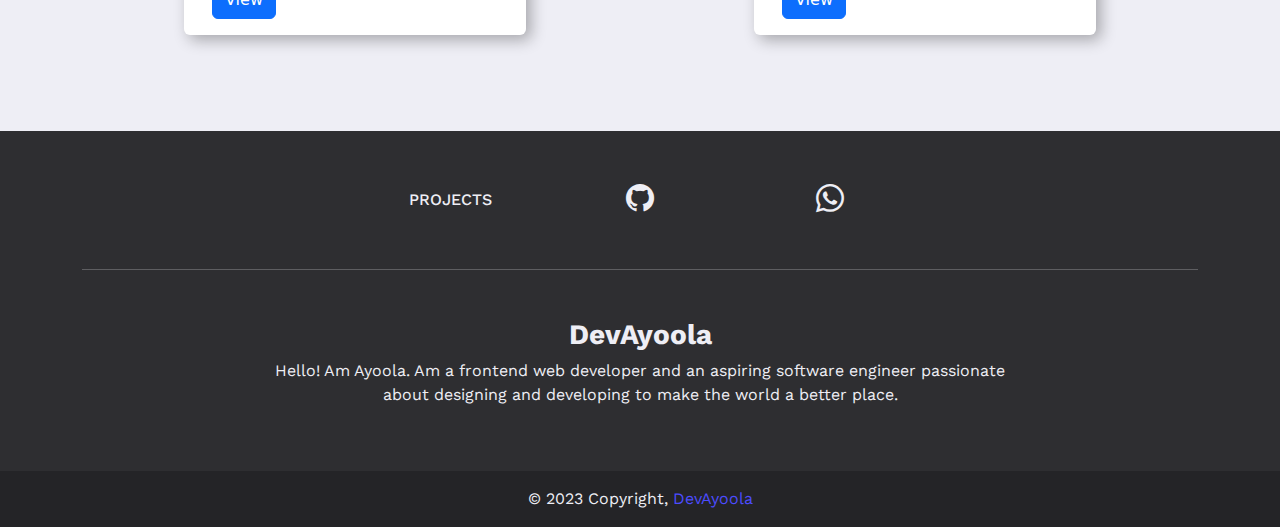
==== commit 5875ebbe: "Commit changes" ====
--- a/index.html
+++ b/index.html
@@ -74,6 +74,17 @@
 				</div>
 				<div class="row pb-5">
 					<div class="card projectCard mx-auto pt-4">
+						<!-- <img
+							class="rounded-1 mx-3"
+							src="./assets/img/countdown-timer.png"
+						/> -->
+						<span class="material-icons mi-198">code</span>
+						<div class="card-body">
+							<h5 class="card-title pb-3">Weather App</h5>
+							<a href="./weather-app" class="btn btn-primary">View</a>
+						</div>
+					</div>
+					<div class="card projectCard mx-auto pt-4">
 						<!--img
 							class="rounded-1 mx-3"
 							src="./assets/img/countdown-timer.png"
@@ -93,19 +104,6 @@
 						<div class="card-body">
 							<h5 class="card-title pb-3">Graphics Designer Portfolio</h5>
 							<a href="./graphics-designer-portfolio" class="btn btn-primary"
-								>View</a
-							>
-						</div>
-					</div>
-					<div class="card projectCard mx-auto pt-4">
-						<!-- <img
-							class="rounded-1 mx-3"
-							src="./assets/img/countdown-timer.png"
-						/> -->
-						<span class="material-icons mi-198">code</span>
-						<div class="card-body">
-							<h5 class="card-title pb-3">EA Adeboye Tribute Page</h5>
-							<a href="./ea-adeboye-tribute-page" class="btn btn-primary"
 								>View</a
 							>
 						</div>
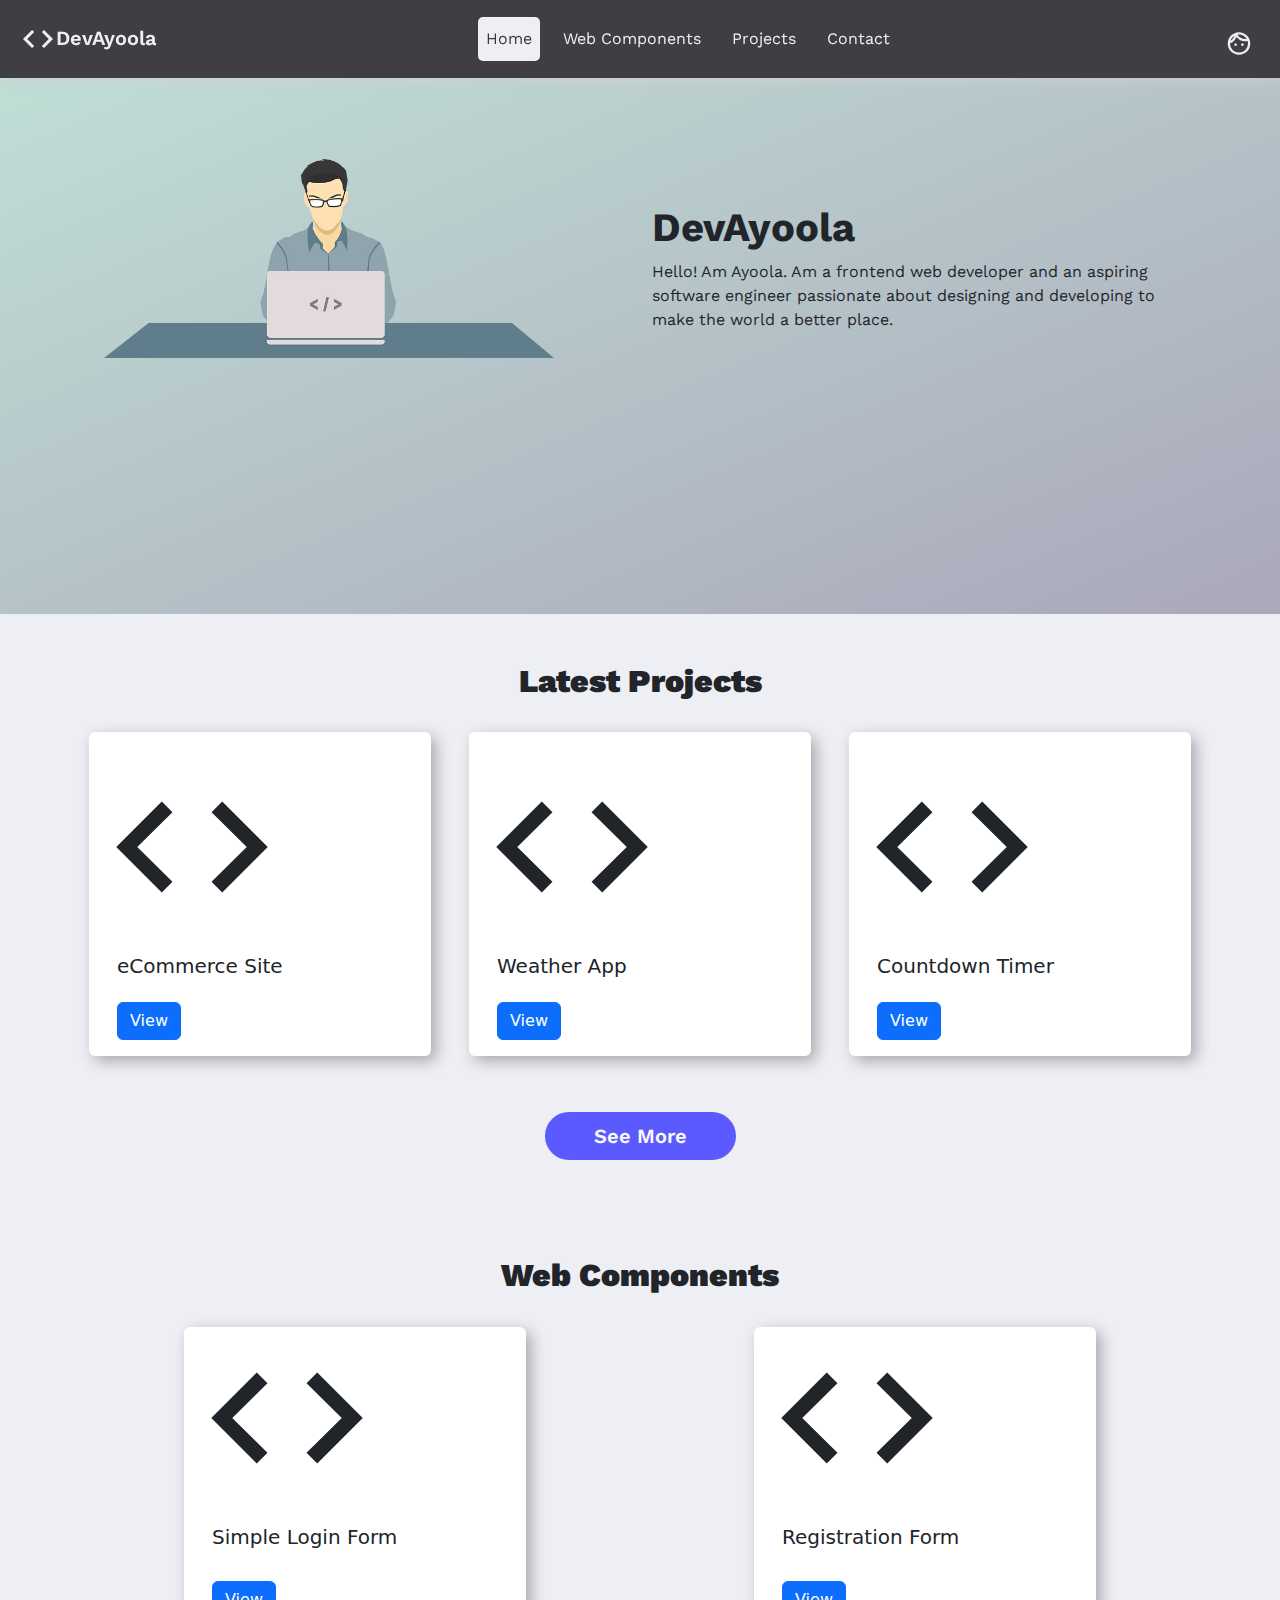
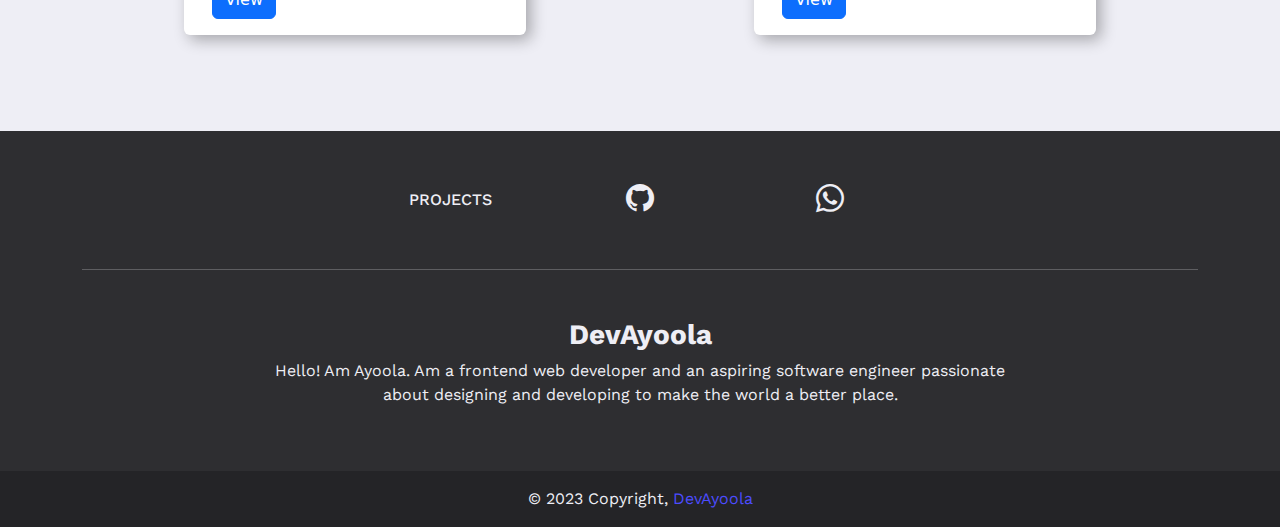
==== commit 37e06a33: "commit changes" ====
--- a/index.html
+++ b/index.html
@@ -80,6 +80,17 @@
 						/> -->
 						<span class="material-icons mi-198">code</span>
 						<div class="card-body">
+							<h5 class="card-title pb-3">eCommerce Site</h5>
+							<a href="./ecommerce-site" class="btn btn-primary">View</a>
+						</div>
+					</div>
+					<div class="card projectCard mx-auto pt-4">
+						<!-- <img
+							class="rounded-1 mx-3"
+							src="./assets/img/countdown-timer.png"
+						/> -->
+						<span class="material-icons mi-198">code</span>
+						<div class="card-body">
 							<h5 class="card-title pb-3">Weather App</h5>
 							<a href="./weather-app" class="btn btn-primary">View</a>
 						</div>
@@ -93,19 +104,6 @@
 						<div class="card-body">
 							<h5 class="card-title pb-3">Countdown Timer</h5>
 							<a href="./countdown-timer " class="btn btn-primary">View</a>
-						</div>
-					</div>
-					<div class="card projectCard mx-auto pt-4">
-						<!-- <img
-							class="rounded-1 mx-3"
-							src="./assets/img/countdown-timer.png"
-						/> -->
-						<span class="material-icons mi-198">code</span>
-						<div class="card-body">
-							<h5 class="card-title pb-3">Graphics Designer Portfolio</h5>
-							<a href="./graphics-designer-portfolio" class="btn btn-primary"
-								>View</a
-							>
 						</div>
 					</div>
 				</div>
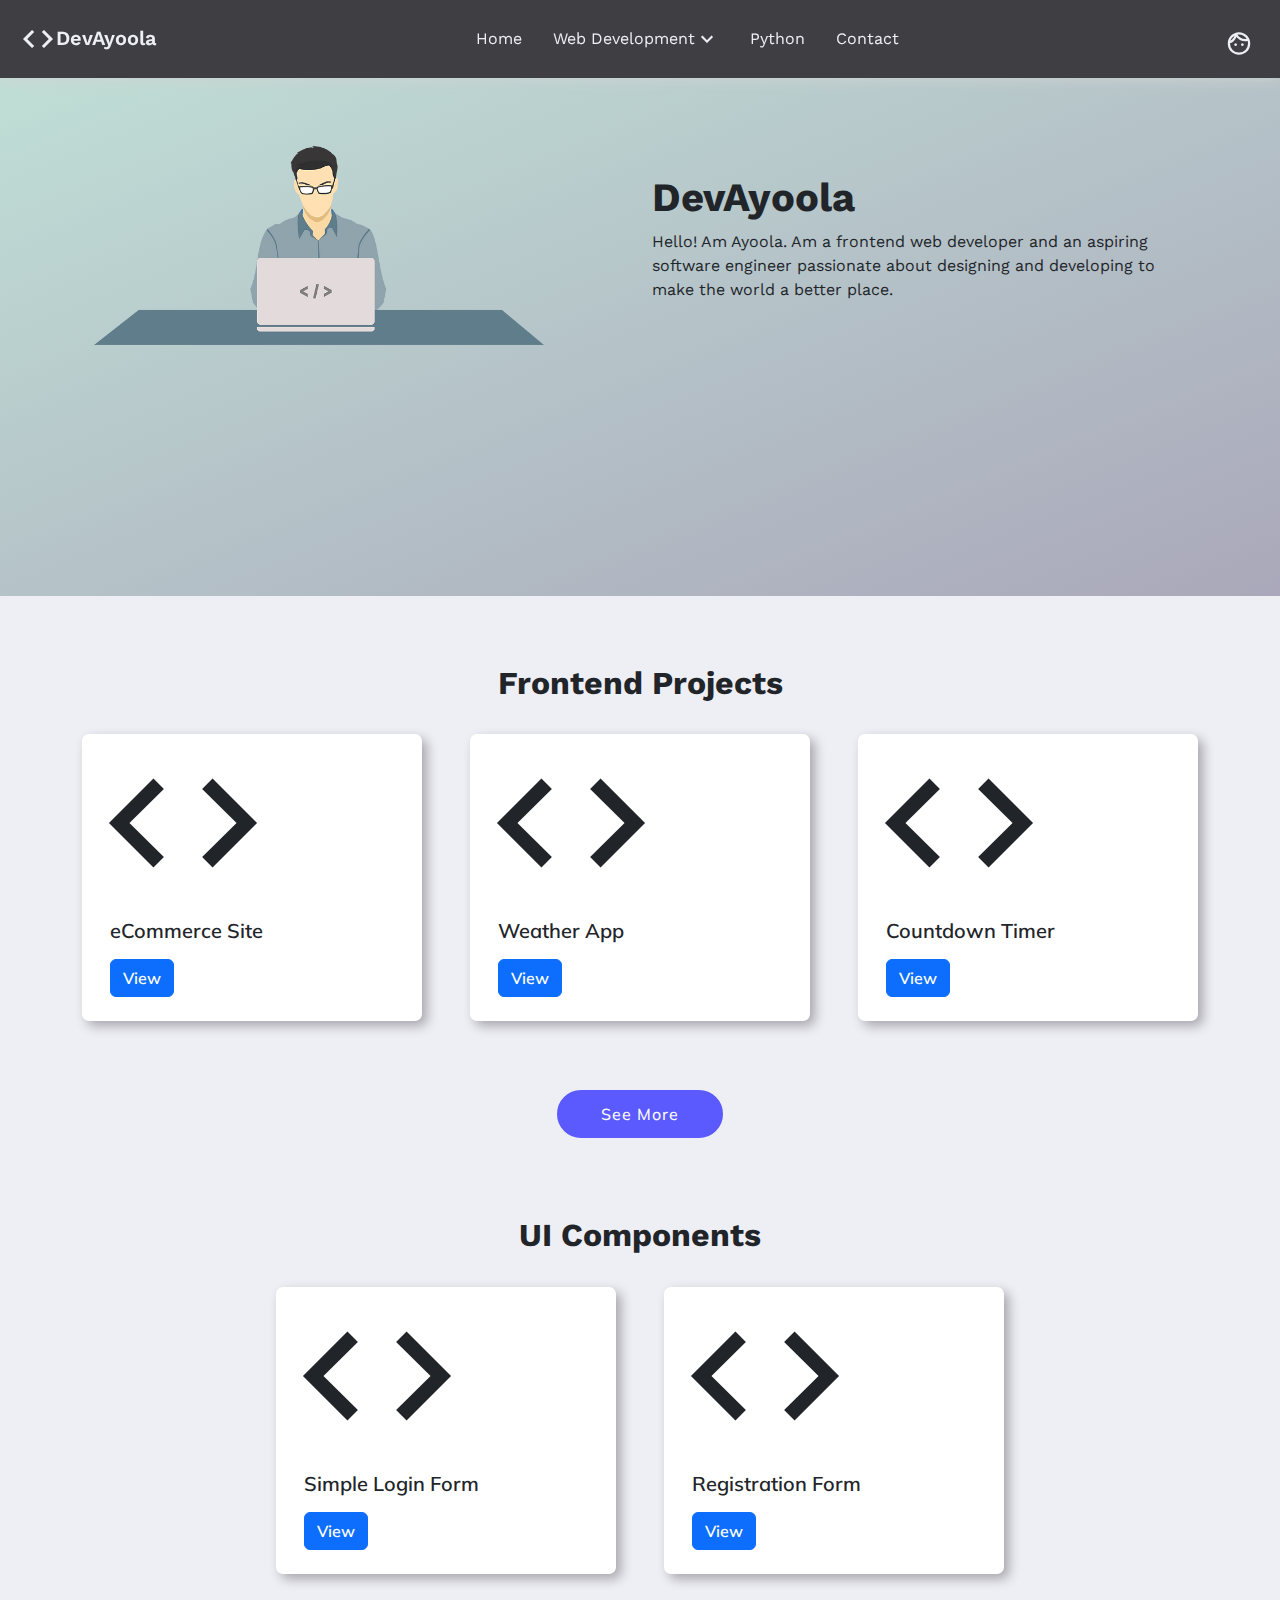
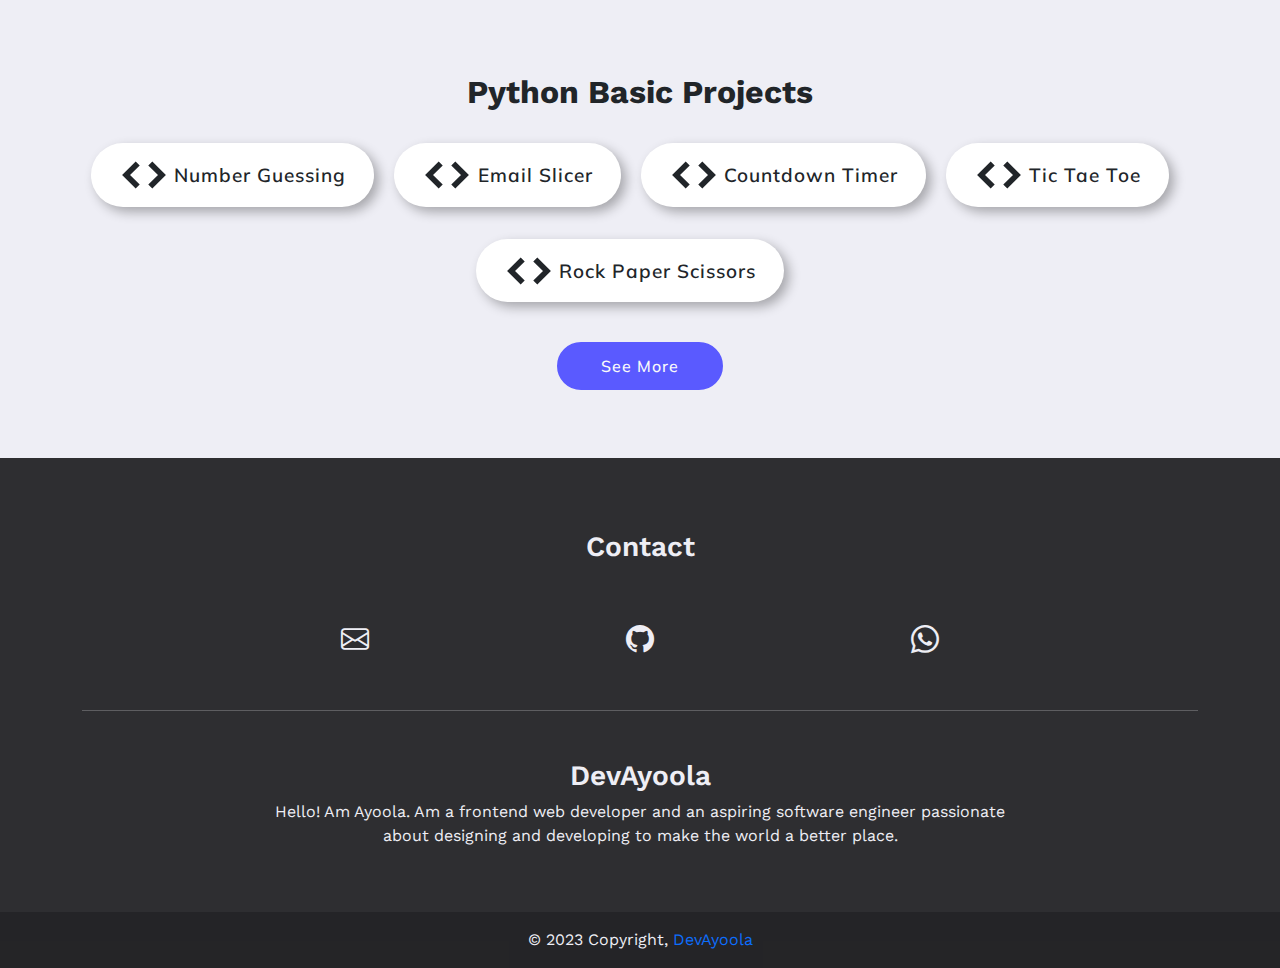
==== commit 1705b44a: "Commit changes" ====
--- a/index.html
+++ b/index.html
@@ -30,6 +30,11 @@
 			href="./assets/stylesheets/style.css"
 			type="text/css"
 		/>
+		<link
+			rel="stylesheet"
+			href="./assets/stylesheets/tooltip.css"
+			type="text/css"
+		/>
 
 		<!--script
 			defer src="https://cdn.jsdelivr.net/npm/bootstrap@5.2.3/dist/js/bootstrap.bundle.min.js"
@@ -38,20 +43,21 @@
 		></script-->
 		<script defer src="./assets/js/header.js"></script>
 		<script defer src="./assets/js/footer.js"></script>
-		<script defer src="./assets/bootstrap-5.2.3/js/bootstrap.min.js"></script>
+		<script defer src="./assets/bootstrap-5.2.3/js/bootstrap.bundle.min.js"></script>
 		<script defer src="./assets/js/script.js"></script>
 	</head>
 	<body>
 		<!-- Header -->
+		<header class="header"></header>
 		<p class="page-title hidden">Home</p>
 
-		<section class="banner pb-4 after-header" id="home">
+		<section class="banner pb-4" id="home">
 			<div class="container">
 				<div class="row m-auto">
-					<div class="col-lg-6 headImg">
+					<div class="col-lg-6 banner-img">
 						<img src="./assets/img/developer.png" />
 					</div>
-					<div class="col-lg-6 headText">
+					<div class="col-lg-6 banner-txt">
 						<h1 class="fw-bolder">DevAyoola</h1>
 						<p>
 							Hello! Am Ayoola. Am a frontend web developer and an aspiring
@@ -64,55 +70,64 @@
 			<br />
 		</section>
 
-		<!--PROJECTS SECTION-->
-		<section id="projects" class="projects pt-5 pb-5">
-			<div class="container overflow-hidden">
+		<!--WEBSITE TEMPLATE SECTION-->
+		<!--
+		<section id="webTemp" class="web-temp">
+			<div class="container">
+				<div class="row mb-4 text-start heading">
+					<h2 class="title">
+						<b>Website Template</b>
+						<span class="badge tag def-col-font">
+	            new
+	          </span>
+					</h2>
+				</div>
+				<div class="row gx-5">
+					<div class="web-temp-card">
+						<p>Yeah</p>
+					</div>
+				</div>
+			</div>
+		</section>
+		-->
+
+		<!--FRONTEND PROJECTS SECTION-->
+		<section id="frontendProjects" class="frontend-projects">
+			<div class="container">
 				<div class="row mb-4 text-center">
 					<h2>
-						<b>Latest Projects</b>
-					</h2>
-				</div>
-				<div class="row pb-5">
-					<div class="card projectCard mx-auto pt-4">
-						<!-- <img
-							class="rounded-1 mx-3"
-							src="./assets/img/countdown-timer.png"
-						/> -->
-						<span class="material-icons mi-198">code</span>
-						<div class="card-body">
-							<h5 class="card-title pb-3">eCommerce Site</h5>
+						<b>Frontend Projects</b>
+					</h2>
+				</div>
+				<div class="row gx-5">
+					<div class="col-lg-4">
+						<div class="project-card">
+							<span class="material-icons mi-178">code</span>
+							<h5 class="pb-2">eCommerce Site</h5>
 							<a href="./ecommerce-site" class="btn btn-primary">View</a>
 						</div>
 					</div>
-					<div class="card projectCard mx-auto pt-4">
-						<!-- <img
-							class="rounded-1 mx-3"
-							src="./assets/img/countdown-timer.png"
-						/> -->
-						<span class="material-icons mi-198">code</span>
-						<div class="card-body">
-							<h5 class="card-title pb-3">Weather App</h5>
+					<div class="col-lg-4">
+						<div class="project-card">
+							<span class="material-icons mi-178">code</span>
+							<h5 class="pb-2">Weather App</h5>
 							<a href="./weather-app" class="btn btn-primary">View</a>
 						</div>
 					</div>
-					<div class="card projectCard mx-auto pt-4">
-						<!--img
-							class="rounded-1 mx-3"
-							src="./assets/img/countdown-timer.png"
-						/-->
-						<span class="material-icons mi-198">code</span>
-						<div class="card-body">
-							<h5 class="card-title pb-3">Countdown Timer</h5>
+					<div class="col-lg-4">
+						<div class="project-card">
+							<span class="material-icons mi-178">code</span>
+							<h5 class="pb-2">Countdown Timer</h5>
 							<a href="./countdown-timer " class="btn btn-primary">View</a>
 						</div>
 					</div>
 				</div>
-				<div class="row mt-2">
+				<div class="row mt-5">
 					<div class="d-flex justify-content-center">
 						<a
 							role="button"
-							href="https://devayoola.github.io/projects.html"
-							class="btn fs-5 fw-semibold py-2 px-5 see-more"
+							href="https://devayoola.github.io/frontend-projects.html"
+							class="btn see-more"
 							>See More</a
 						>
 					</div>
@@ -120,46 +135,97 @@
 			</div>
 		</section>
 
-		<!--WEB COMPONENTS SECTION-->
-		<section
-			id="projects"
-			class="projects web-components pt-5 pb-5 before-footer"
-		>
-			<div class="container overflow-hidden">
+		<!--UI COMPONENTS SECTION-->
+		<section id="uiComponents" class="ui-components">
+			<div class="container">
 				<div class="row mb-4 text-center">
 					<h2>
-						<b>Web Components</b>
-					</h2>
-				</div>
-				<div class="row pb-5">
-					<div class="card projectCard mx-auto">
-						<span class="material-icons mi-198">code</span>
-						<div class="card-body">
-							<h5 class="card-title">Simple Login Form</h5>
-							<br />
-							<a
-								href="https://devayoola.github.io/simple-login-form"
-								class="btn btn-primary"
+						<b>UI Components</b>
+					</h2>
+				</div>
+				<div class="row gx-5">
+					<div class="col-lg-2"></div>
+					<div class="col-lg-4">
+						<div class="project-card">
+							<span class="material-icons mi-178">code</span>
+							<h5 class="pb-2">Simple Login Form</h5>
+							<a href="./simple-login-form" class="btn btn-primary">View</a>
+						</div>
+					</div>
+					<div class="col-lg-4">
+						<div class="project-card">
+							<span class="material-icons mi-178">code</span>
+							<h5 class="pb-2">Registration Form</h5>
+							<a href="./simple-registration-form" class="btn btn-primary"
 								>View</a
 							>
 						</div>
 					</div>
-					<div class="card projectCard mx-auto">
-						<span class="material-icons mi-198">code</span>
-						<div class="card-body">
-							<h5 class="card-title">Registration Form</h5>
-							<br />
-							<a
-								href="https://devayoola.github.io/simple-registration-form"
-								class="btn btn-primary"
-								>View</a
-							>
-						</div>
+					<div class="col-lg-2"></div>
+				</div>
+			</div>
+		</section>
+
+		<!--PYTHON BASIC PROJECTS SECTION-->
+		<section id="pybProjects" class="pyb-projects">
+			<div class="container">
+				<div class="row mb-4 text-center">
+					<h2>
+						<b>Python Basic Projects</b>
+					</h2>
+				</div>
+				<div class="row row-main">
+					<div
+						class="lit-card"
+						link="https://github.com/DevAyoola/python-basic-projects/tree/main/Number Guessing"
+					>
+						<span class="material-icons mi-50 fw-semibold">code</span>
+						<span class="pyb-text">Number Guessing</span>
+					</div>
+					<div
+						class="lit-card"
+						link="https://github.com/DevAyoola/python-basic-projects"
+					>
+						<span class="material-icons mi-50 fw-semibold">code</span>
+						<span class="pyb-text">Email Slicer</span>
+					</div>
+					<div
+						class="lit-card"
+						link="https://github.com/DevAyoola/python-basic-projects"
+					>
+						<span class="material-icons mi-50 fw-semibold">code</span>
+						<span class="pyb-text">Countdown Timer</span>
+					</div>
+					<div
+						class="lit-card"
+						link="https://github.com/DevAyoola/python-basic-projects"
+					>
+						<span class="material-icons mi-50 fw-semibold">code</span>
+						<span class="pyb-text">Tic Tae Toe</span>
+					</div>
+					<div
+						class="lit-card"
+						link="https://github.com/DevAyoola/python-basic-projects"
+					>
+						<span class="material-icons mi-50 fw-semibold">code</span>
+						<span class="pyb-text">Rock Paper Scissors</span>
+					</div>
+				</div>
+				<div class="row pt-2">
+					<div class="d-flex justify-content-center">
+						<a
+							role="button"
+							href="https://devayoola.github.io/python.html"
+							class="btn see-more"
+							>See More</a
+						>
 					</div>
 				</div>
 			</div>
 		</section>
 
 		<!-- Footer -->
+		<footer class="footer pt-4"></footer>
+
 	</body>
 </html>
--- a/assets/stylesheets/style.css
+++ b/assets/stylesheets/style.css
@@ -1,4 +1,5 @@
-@import url("https://fonts.googleapis.com/css?family=Work+Sans:400,500,600&display=swap");
+@import url("https://fonts.googleapis.com/css2?family=Mulish:wght@400;500;600;700&family=Ubuntu:wght@300;400;500;600&family=Work+Sans:wght@400;500;600&display=swap");
+@import "cards.css";
 
 *,
 *::before,
@@ -10,11 +11,38 @@
 	overflow-x: hidden !important;
 }
 
+h2 {
+	font-family: "Work Sans", sans-serif;
+	font-weight: 400;
+}
+
 a {
 	text-decoration: none;
 }
 
+.def-col {
+	color: #eeeef5;
+}
+
+.def-bg {
+	background-color: #eeeef5;
+}
+
+.def-font {
+	font-family: "Work Sans", sans-serif;
+}
+
+.def-col-font {
+		color: #eeeef5;
+		font-family: "Work Sans", sans-serif;
+}
+
 /* Material Icons Style */
+
+.material-icons {
+	overflow: hidden;
+}
+
 .mi-24 {
 	font-size: 24px;
 }
@@ -23,43 +51,44 @@
 	font-size: 36px;
 }
 
-.mi-198 {
-	font-size: 182px;
-}
-
-.mi-light,
-.iw {
-	color: #eeeef5;
-}
-
-.mi-dark {
-	color: #404040;
-}
-
-.projects,
-.projectsPg,
-.bannerProj,
-.web-components,
-.contact {
+.mi-50 {
+	font-size: 50px;
+}
+
+.mi-178 {
+	font-size: 178px;
+}
+
+.row {
+	display: flex;
+	align-items: center;
+}
+
+.web-temp,
+.frontend-projects,
+.ui-components,
+.pyb-projects, .fppg-banner {
 	background-color: #eeeef5;
+	padding: 68px 0 10px 0;
 }
 
 /*Navbar Style*/
+
 .navbar {
 	margin: 0 auto;
 	background-color: #3e3e43;
 	box-shadow: 0 0 15px #d1d1d1;
+	z-index: 99;
 }
 
 .nav-link,
 .navbar-brand {
-	border-radius: 5px;
 	color: #eeeef5 !important;
 	cursor: pointer;
 }
 
 .navbar-brand {
-	font-family: Work Sans;
+	font-family: "Work Sans", sans-serif;
 	font-size: 20px;
 	font-weight: 600;
 	margin-left: 8px;
@@ -82,10 +111,47 @@
 	margin-right: 15px;
 }
 
-.nav-link:hover,
-.active {
+.nl .nav-link:hover {
+	border-bottom: solid 2px #eeeef5;
+	padding-bottom: 5px;
+	max-width: 91%;
+}
+
+/* Submenu Style */
+
+.submenu ul {
+	list-style-type: none;
+	margin: 5px 0 0 0;
+	padding: 0;
+}
+
+.submenu .dropdown-btn {
+	display: flex;
+}
+
+.submenu .dropdown-content {
 	background-color: #eeeef5;
-	color: #37373c !important;
+	display: none;
+	position: absolute;
+	box-shadow: 2px 3px 16px 5px rgba(0, 0, 0, 0.2);
+	border-radius: 2px;
+	padding: 7px 0;
+	z-index: 999;
+}
+
+.submenu .dropdown-content li a {
+	color: #3e3e43;
+	font-family: "Work Sans", sans-serif;
+	font-size: 13px;
+	padding: 8px 12px;
+	text-decoration: none;
+	display: block;
+	text-align: left;
+}
+
+.submenu .dropdown-content li a:hover {
+	background-color: #3e3e43;
+	color: #eeeef5;
 }
 
 .face-icon {
@@ -94,162 +160,104 @@
 	background-color: transparent;
 }
 
-/* Profile Card */
-.profile-card {
-	position: fixed;
-	display: flex;
-	flex-direction: column;
-	background-color: whitesmoke;
-	top: 50%;
-	left: 50%;
-	transform: translate(-50%, -50%);
-	align-items: center;
-	max-width: 400px;
-	width: 90%;
-	border-radius: 25px;
-	padding: 0 30px 30px 30px;
-	border: 1px solid #ffffff40;
-	z-index: 10;
-	/*margin-top: 75px;*/
-}
-
-.close-profile {
-	font-size: 2.5rem;
-	color: #7c7c7c;
-	cursor: pointer;
-	border: none;
-	background: none;
-}
-
-.image {
-	position: relative;
-	height: 100px;
-	width: 100px;
-}
-
-.image .profile-pic {
-	width: 100%;
-	height: 100%;
-	object-fit: cover;
-	border-radius: 50%;
-	box-shadow: 0 5px 20px rgba(0, 0, 0, 0.4);
-}
-
-.data {
-	display: flex;
-	flex-direction: column;
-	align-items: center;
-	margin-top: 15px;
-}
-
-.data h4 {
-	font-weight: 600;
-}
-
-.row {
-	display: flex;
-	align-items: center;
-}
-
-.overlay {
-	position: fixed;
-	top: 0;
-	left: 0;
-	width: 100%;
-	height: 100%;
-	background-color: rgba(0, 0, 0, 0.6);
-	backdrop-filter: blur(5px);
-	z-index: 5;
-}
-
 /* Banner */
-.banner,
-.bannerProj {
+.banner {
 	margin: 50px 0 0 0;
 }
 
-.banner,
-.bannerProj,
-.webc {
+.banner {
 	background-image: linear-gradient(to top left, #aaa8ba 0%, #c0ded6 100%);
 	font-family: "Work Sans", sans-serif;
 }
 
-.headImg Img,
-.projImg Img {
+.banner-img img {
 	height: auto;
 	width: 100%;
-	max-width: 450px;
-}
-
-/* Banner Header */
-.bannerImg {
-	height: auto;
-	width: 50%;
-	opacity: 15%;
-	margin: 0 auto;
-}
-
-/* Projects Section */
-.projectsPg {
-	padding: 0 0 45px 0;
-}
-
-.projects h2 {
-	font-family: "Work Sans", sans-serif;
-	font-weight: 900;
-}
-
-.projectCard {
-	box-shadow: 5px 5px 15px rgba(0, 0, 0, 0.3);
-	border: none;
-}
-
-.projectCardImg {
-	width: 80%;
-}
-
-.see-more,
-.get-in-touch {
+}
+
+/* See More Button */
+
+.see-more {
 	background-color: #5a5aff;
 	color: #fafafa;
-	border-radius: 35px;
-	font-family: Work Sans;
-}
-
-.see-more:hover,
-.get-in-touch:hover {
-	background-color: #4a4ad2;
-	color: #fafafa;
+	border: solid 2px #5a5aff;
+	border-radius: 25px;
+	font-family: "Mulish", sans-serif;
+	font-size: 16px;
+	font-weight: 500;
+	letter-spacing: 1px;
+	padding: 10px 42px;
+}
+
+.see-more:hover {
+	background-color: transparent;
+	color: #5a5aff;
+	border: solid 2px #5a5aff;
+}
+
+/* Website Template Section */
+
+.web-temp .heading .tag {
+	background-color: #3e3e43;
+	border-radius: 5px;
+	font-size: 13px;
+}
+
+/* Python Basic Projects Section */
+
+.pyb-projects {
+		padding-bottom: 68px;
+}
+
+.pyb-projects .row-main {
+	display: flex;
+	flex-flow: row wrap;
+	justify-content: center;
+}
+
+.pyb-projects .row-main .lit-card {
+	margin-bottom: 32px;
 }
 
 /* Contact Style */
-.contact {
-	padding: 50px 0;
-}
-
-.whatsApp {
-	padding: 2px;
+
+.contact h3, .devay h3 {
+	font-weight: 600;
 }
 
 /* Footer */
+
 footer {
 	background-color: #2e2e31;
 	color: #eeeef5;
 }
 
-.def {
-	color: #eeeef5;
-	font-family: Work Sans;
-}
-
-.def a,
-.hov:hover {
-	color: #4c4cff;
+.social-icons i:hover {
+	color: lightgreen;
 }
 
 .hidden {
 	display: none;
+}
+
+/* Frontend Projects Page */
+
+.fppg-banner {
+	padding-top: 87px;
+}
+
+.fppg-banner .row {
+	display: flex;
+	align-items: center;
+	justify-content: center;
+}
+
+.fppg-banner .row img {
+	opacity: 0.2;
+}
+
+.fppg-banner .row h3 {
+	margin: -54px 0 0 0;
 }
 
 /* Style - navbarToggler Appearance */
@@ -265,161 +273,118 @@
 	.nav-link {
 		padding-left: 10px;
 	}
+
+	.banner-img, .banner-txt h1, .banner-txt p {
+		text-align: center;
+	}
+}
+
+@media screen and (min-width: 977px) {
+	.submenu .dropdown-content {
+		position: absolute;
+	}
+}
+
+@media screen and (max-width: 976px) {
+	.submenu .dropdown-content {
+		position: relative;
+	}
+}
+
+@media screen and (max-width: 751px) {
+	.social-icons .col-md-3 {
+		padding-bottom: 8px;
+	}
 }
 
 /* Mobile Phones */
 @media screen and (max-width: 576px) {
 	.banner {
-		height: 70vh;
-	}
-
-	.headImg Img {
-		margin-top: 45px;
-	}
-
-	.headText {
-		margin: 30px 0 0 0;
-	}
-
-	.bannerProj {
-		height: 45vh;
-	}
-
-	.bannerImg {
-		padding-top: 50px;
-	}
-
-	.projectCard {
-		display: block;
-		width: 84%;
-		margin: 0 0 34px 0;
-	}
-
-	.whatsApp {
-		width: 80%;
+		height: 50vh;
+		padding-top: 16px;
+	}
+
+	.banner-img {
+		padding: 12px;
+	}
+
+	.banner-img img {
+		max-width: 208px;
+		opacity: 0.3;
+	}
+
+	.banner-txt h1, .contact h3, .devay h3 {
+		font-size: 20px;
+	}
+
+	.banner-txt p, .devay p {
+		font-size: 14px;
+	}
+
+	.fppg-banner img {
+		width: 400px;
+		height: auto;
+	}
+
+	.social-icons {
+		margin: -20px 0 0 0;
 	}
 }
 
 /* Tablets */
 @media screen and (min-width: 577px) and (max-width: 767px) {
 	.banner {
-		height: 72vh;
-	}
-
-	.headImg Img {
-		margin-top: 50px;
-	}
-
-	.headText {
-		margin: 30px 0 0 0;
-	}
-
-	.bannerProj {
-		height: 45vh;
-	}
-
-	.bannerImg {
-		padding-top: 60px;
-	}
-
-	.projectCard {
-		display: block;
-		width: 75%;
-		margin: 0 0 34px 0;
-	}
-
-	.whatsApp {
-		width: 80%;
+		height: 62vh;
+		padding-top: 30px;
+	}
+
+	.banner-img {
+		padding: 19px;
+	}
+
+	.banner-img img {
+		max-width: 300px;
+	}
+
+	.fppg-banner img {
+		width: 400px;
+		height: auto;
 	}
 }
 
 @media screen and (min-width: 768px) and (max-width: 991px) {
 	.banner {
 		height: 68vh;
-	}
-
-	.headImg Img {
-		margin-top: 50px;
-	}
-
-	.headText {
-		margin: 30px 0 0 0;
-	}
-
-	.bannerProj {
-		height: 45vh;
-	}
-
-	.bannerImg {
-		padding-top: 60px;
-	}
-
-	.bannerHead {
-		margin: -135px 0 0 0;
-	}
-
-	.bannerText {
-		margin: -65px 0 0 0;
-	}
-
-	.projectCard {
-		display: block;
-		width: 75%;
-		margin: 0 0 34px 0;
-	}
-
-	.whatsApp {
-		width: 40%;
+		padding-top: 35px;
+	}
+
+	.banner-img {
+		padding: 16px;
+	}
+
+	.banner-img img {
+		max-width: 380px;
+	}
+
+	.fppg-banner img {
+		width: 400px;
+		height: auto;
 	}
 }
 
 /* Laptops, Desktops */
 @media screen and (min-width: 992px) {
 	.banner {
-		height: 60vh;
-	}
-
-	.headImg Img {
-		margin: 85px 0 0 10px;
-	}
-
-	.headText {
-		margin: 120px 0 0 0px;
-	}
-
-	.bannerProj {
-		height: 55vh;
-	}
-
-	.bannerImg {
-		padding-top: 40px;
-	}
-
-	.bannerHead {
-		margin: -135px 0 0 0;
-	}
-
-	.bannerText {
-		margin: -65px 0 0 0;
-	}
-
-	.projImg {
-		margin: -70px 0 0 0;
-		overflow: hidden;
-		opacity: 5%;
-		padding-bottom: 10px;
-	}
-
-	.projectCard {
-		width: 30%;
-		margin: 0 34px 0 0;
-	}
-
-	.proj {
-		width: 40%;
-	}
-
-	.whatsApp {
-		width: 35%;
-	}
-}
+		height: 58vh;
+		padding-top: 72px;
+	}
+
+	.banner-img img {
+		max-width: 450px;
+	}
+
+	.fppg-banner img {
+		max-width: 480px;
+		height: auto;
+	}
+}
--- a/assets/stylesheets/tooltip.css
+++ b/assets/stylesheets/tooltip.css
@@ -0,0 +1,48 @@
+/* Tooltip container */
+.mail-tooltip {
+ position: relative;
+ display: inline-block;
+}
+
+/* Tooltip text */
+.mail-tooltip .tooltiptext {
+ visibility: hidden;
+ width: 120px;
+ background-color: #555;
+ color: #fff;
+ text-align: center;
+ padding: 5px 0;
+ border-radius: 6px;
+ width: max-content;
+ font-family: Work Sans;
+ font-size: 13px;
+
+ /* Position the tooltip text */
+ position: absolute;
+ z-index: 1;
+ bottom: 125%;
+ left: 50%;
+ margin-left: -67px;
+
+ /* Fade in tooltip */
+ opacity: 0;
+ transition: opacity 0.3s;
+}
+
+/* Tooltip arrow */
+.mail-tooltip .tooltiptext::after {
+ content: "";
+ position: absolute;
+ top: 100%;
+ left: 50%;
+ margin-left: -5px;
+ border-width: 5px;
+ border-style: solid;
+ border-color: #555 transparent transparent transparent;
+}
+
+/* Show the tooltip text when you mouse over the tooltip container */
+.mail-tooltip:hover .tooltiptext {
+ visibility: visible;
+ opacity: 1;
+}
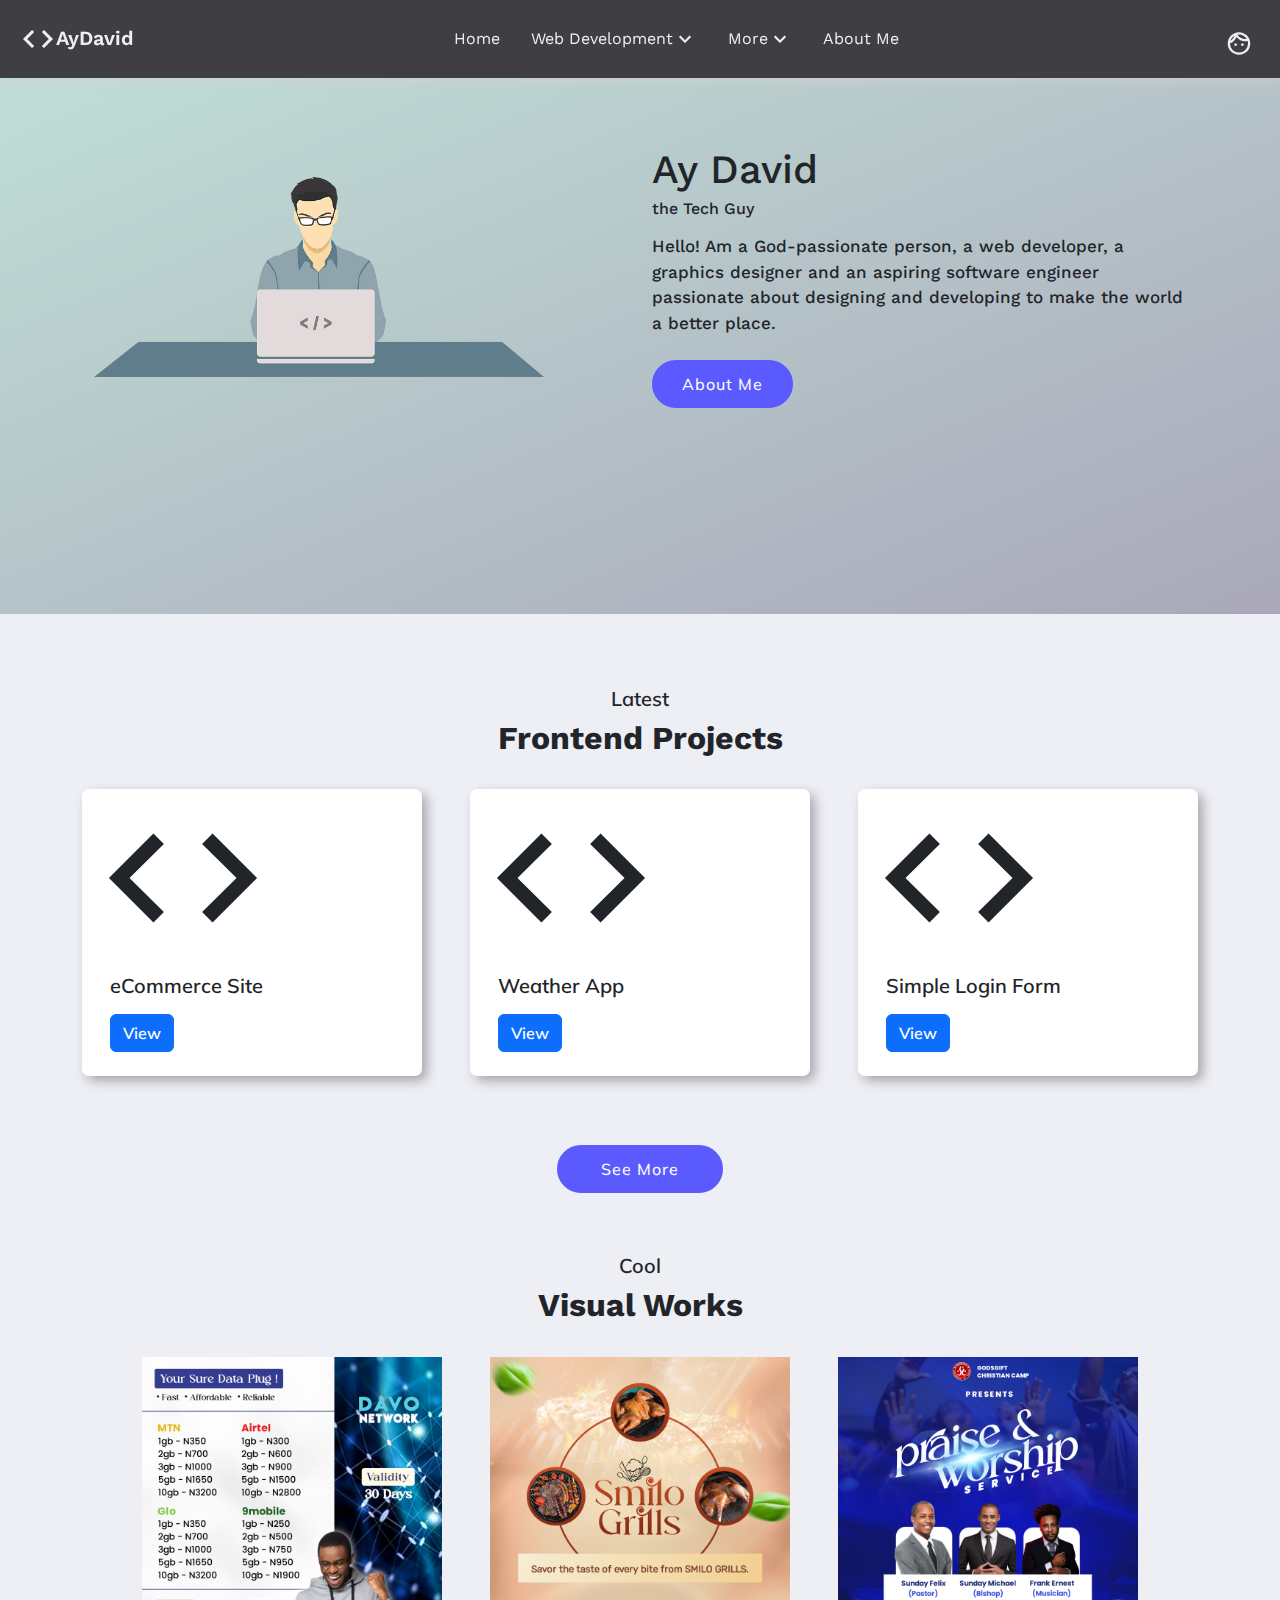
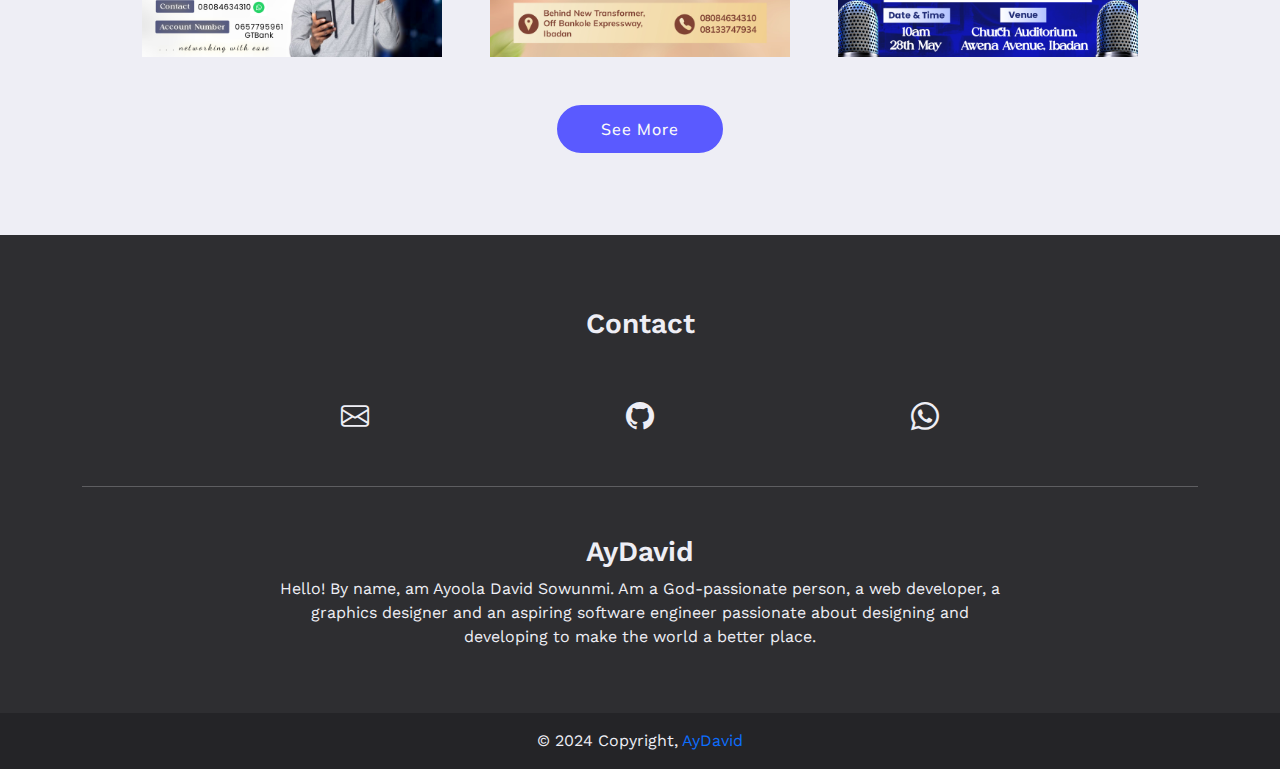
==== commit e7095d62: "Commit changes" ====
--- a/index.html
+++ b/index.html
@@ -6,7 +6,7 @@
 			name="viewport"
 			content="width=device-width, initial-scale=1, user-scalable=no, maximum-scale=1"
 		/>
-		<title>DevAyoola</title>
+		<title>Ay David, the Tech Guy</title>
 		<link
 			rel="stylesheet"
 			href="./assets/bootstrap-icons/bootstrap-icons.css"
@@ -49,57 +49,65 @@
 	<body>
 		<!-- Header -->
 		<header class="header"></header>
-		<p class="page-title hidden">Home</p>
 
 		<section class="banner pb-4" id="home">
 			<div class="container">
 				<div class="row m-auto">
 					<div class="col-lg-6 banner-img">
-						<img src="./assets/img/developer.png" />
+						<img src="./assets/img/developer.png"/>
 					</div>
 					<div class="col-lg-6 banner-txt">
-						<h1 class="fw-bolder">DevAyoola</h1>
-						<p>
-							Hello! Am Ayoola. Am a frontend web developer and an aspiring
-							software engineer passionate about designing and developing to
-							make the world a better place.
-						</p>
+						<h1>Ay David</h1>
+						<p class="one">the Tech Guy</p>
+						<p class="two">Hello! Am a God-passionate person, a web developer, a graphics designer and an aspiring software engineer passionate about designing and developing to make the world a better place. </p>
+						<div class="pt-2">
+							<a
+								role="button"
+								href="https://aydavid-thetechguy.github.io/about-me.html"
+								class="btn banner-btn"
+								>About Me</a
+							>&nbsp;&nbsp;
+						</div>
 					</div>
 				</div>
 			</div>
 			<br />
 		</section>
 
-		<!--WEBSITE TEMPLATE SECTION-->
-		<!--
-		<section id="webTemp" class="web-temp">
+		<!--WEBSITE TEMPLATES-->
+		<!--section id="webTemp" class="web-temp">
 			<div class="container">
-				<div class="row mb-4 text-start heading">
+				<div class="row mb-4 text-start top">
 					<h2 class="title">
-						<b>Website Template</b>
-						<span class="badge tag def-col-font">
-	            new
-	          </span>
+						<b>Website Templates</b>
+						<span class="badge tag def-col-font">new</span>
 					</h2>
 				</div>
-				<div class="row gx-5">
+				<div class="row row-main">
 					<div class="web-temp-card">
-						<p>Yeah</p>
+						<div class="my-auto lhs">
+							<img src="./assets/img/countdown-timer.png" class="img-fluid"/>
+						</div>
+						<div class="ps-3 my-auto rhs">
+							<h3>Excel School Template</h3>
+							<p>This is a website template built for a fictional school called Excel International Schools. It was built with HTML, CSS, JavaScript, Google fonts and Bootstrap CSS framework.</p>
+							<button class="web-temp-btn">View</button>
+						</div>
 					</div>
 				</div>
 			</div>
-		</section>
-		-->
-
-		<!--FRONTEND PROJECTS SECTION-->
+		</section-->
+		
+		<!--LATEST FRONTEND PROJECTS SECTION-->
 		<section id="frontendProjects" class="frontend-projects">
 			<div class="container">
-				<div class="row mb-4 text-center">
+				<div class="row mb-4 text-center top">
+					<p>Latest</p>
 					<h2>
 						<b>Frontend Projects</b>
 					</h2>
 				</div>
-				<div class="row gx-5">
+				<div class="row gx-5 row-main">
 					<div class="col-lg-4">
 						<div class="project-card">
 							<span class="material-icons mi-178">code</span>
@@ -117,8 +125,8 @@
 					<div class="col-lg-4">
 						<div class="project-card">
 							<span class="material-icons mi-178">code</span>
-							<h5 class="pb-2">Countdown Timer</h5>
-							<a href="./countdown-timer " class="btn btn-primary">View</a>
+							<h5 class="pb-2">Simple Login Form</h5>
+							<a href="./simple-login-form " class="btn btn-primary">View</a>
 						</div>
 					</div>
 				</div>
@@ -126,7 +134,7 @@
 					<div class="d-flex justify-content-center">
 						<a
 							role="button"
-							href="https://devayoola.github.io/frontend-projects.html"
+							href="./frontend-projects.html"
 							class="btn see-more"
 							>See More</a
 						>
@@ -135,87 +143,31 @@
 			</div>
 		</section>
 
-		<!--UI COMPONENTS SECTION-->
-		<section id="uiComponents" class="ui-components">
-			<div class="container">
-				<div class="row mb-4 text-center">
+		<!--VISUAL WORKS-->
+		<section id="visualWorks" class="visual-works pt-5">
+			<div class="container pb-5">
+				<div class="row mb-4 text-center top">
+					<p>Cool</p>
 					<h2>
-						<b>UI Components</b>
+						<b>Visual Works</b>
 					</h2>
 				</div>
-				<div class="row gx-5">
-					<div class="col-lg-2"></div>
-					<div class="col-lg-4">
-						<div class="project-card">
-							<span class="material-icons mi-178">code</span>
-							<h5 class="pb-2">Simple Login Form</h5>
-							<a href="./simple-login-form" class="btn btn-primary">View</a>
-						</div>
+				<div class="row row-main gx-5">
+					<div class="visual-card">
+						<img src="./assets/img/visuals/flyers/flyer_davo.jpg" />
 					</div>
-					<div class="col-lg-4">
-						<div class="project-card">
-							<span class="material-icons mi-178">code</span>
-							<h5 class="pb-2">Registration Form</h5>
-							<a href="./simple-registration-form" class="btn btn-primary"
-								>View</a
-							>
-						</div>
+					<div class="visual-card">
+						<img src="./assets/img/visuals/flyers/flyer_smilo.jpg" />
 					</div>
-					<div class="col-lg-2"></div>
-				</div>
-			</div>
-		</section>
-
-		<!--PYTHON BASIC PROJECTS SECTION-->
-		<section id="pybProjects" class="pyb-projects">
-			<div class="container">
-				<div class="row mb-4 text-center">
-					<h2>
-						<b>Python Basic Projects</b>
-					</h2>
-				</div>
-				<div class="row row-main">
-					<div
-						class="lit-card"
-						link="https://github.com/DevAyoola/python-basic-projects/tree/main/Number Guessing"
-					>
-						<span class="material-icons mi-50 fw-semibold">code</span>
-						<span class="pyb-text">Number Guessing</span>
-					</div>
-					<div
-						class="lit-card"
-						link="https://github.com/DevAyoola/python-basic-projects"
-					>
-						<span class="material-icons mi-50 fw-semibold">code</span>
-						<span class="pyb-text">Email Slicer</span>
-					</div>
-					<div
-						class="lit-card"
-						link="https://github.com/DevAyoola/python-basic-projects"
-					>
-						<span class="material-icons mi-50 fw-semibold">code</span>
-						<span class="pyb-text">Countdown Timer</span>
-					</div>
-					<div
-						class="lit-card"
-						link="https://github.com/DevAyoola/python-basic-projects"
-					>
-						<span class="material-icons mi-50 fw-semibold">code</span>
-						<span class="pyb-text">Tic Tae Toe</span>
-					</div>
-					<div
-						class="lit-card"
-						link="https://github.com/DevAyoola/python-basic-projects"
-					>
-						<span class="material-icons mi-50 fw-semibold">code</span>
-						<span class="pyb-text">Rock Paper Scissors</span>
+					<div class="visual-card">
+						<img src="./assets/img/visuals/flyers/flyer_praise.jpg" />
 					</div>
 				</div>
-				<div class="row pt-2">
+				<div class="row mt-5 pb-4">
 					<div class="d-flex justify-content-center">
 						<a
 							role="button"
-							href="https://devayoola.github.io/python.html"
+							href="./visuals.html"
 							class="btn see-more"
 							>See More</a
 						>
--- a/assets/stylesheets/style.css
+++ b/assets/stylesheets/style.css
@@ -1,4 +1,5 @@
 @import url("https://fonts.googleapis.com/css2?family=Mulish:wght@400;500;600;700&family=Ubuntu:wght@300;400;500;600&family=Work+Sans:wght@400;500;600&display=swap");
+/*@import "style-responsive.css";*/
 @import "cards.css";
 
 *,
@@ -13,7 +14,7 @@
 
 h2 {
 	font-family: "Work Sans", sans-serif;
-	font-weight: 400;
+	font-weight: 500;
 }
 
 a {
@@ -65,11 +66,14 @@
 }
 
 .web-temp,
+.services,
 .frontend-projects,
+.visual-works,
 .ui-components,
-.pyb-projects, .fppg-banner {
+.pyb-projects, 
+.fppg-banner {
 	background-color: #eeeef5;
-	padding: 68px 0 10px 0;
+	padding: 70px 0 10px 0;
 }
 
 /*Navbar Style*/
@@ -161,11 +165,12 @@
 }
 
 /* Banner */
-.banner {
+
+.banner, .banner-ot {
 	margin: 50px 0 0 0;
 }
 
-.banner {
+.banner, .banner-ot {
 	background-image: linear-gradient(to top left, #aaa8ba 0%, #c0ded6 100%);
 	font-family: "Work Sans", sans-serif;
 }
@@ -175,50 +180,115 @@
 	width: 100%;
 }
 
-/* See More Button */
-
-.see-more {
+.banner-txt h1, .banner-txt p {
+	font-weight: 500;
+}
+
+.banner-txt .one {
+	font-size: 16px;
+	margin-top: -5px;
+}
+
+.banner-txt .two {
+	font-size: 17px;
+	margin-top: -3px;
+}
+
+.banner-txt h5 {
+	font-weight: 500;
+}
+
+.banner-txt hr {
+	border: solid 1px #5a5aff;
+	border-radius: 2px;
+	color:  #5a5aff;
+	width: 20%;
+	opacity: 80;
+}
+
+/* Buttons Style */
+
+.banner-btn, .see-more, .web-temp-btn, .pj-btn {
+	border-radius: 25px;
+	font-family: "Mulish", sans-serif;
+	font-weight: 500;
+	letter-spacing: 1px;
+}
+
+.banner-btn, .see-more, .web-temp-btn {
 	background-color: #5a5aff;
 	color: #fafafa;
 	border: solid 2px #5a5aff;
-	border-radius: 25px;
-	font-family: "Mulish", sans-serif;
 	font-size: 16px;
-	font-weight: 500;
-	letter-spacing: 1px;
-	padding: 10px 42px;
-}
-
-.see-more:hover {
+}
+
+.banner-btn:hover, .see-more:hover, .web-temp-btn:hover {
 	background-color: transparent;
 	color: #5a5aff;
 	border: solid 2px #5a5aff;
 }
 
+/* Banner Buttons */
+
+.banner-btn {
+	padding: 10px 28px;
+}
+
+/* See More Buttons, webTemp View Button */
+
+.see-more, .web-temp-btn {
+	padding: 10px 42px;
+}
+
+/* Projects Nav Buttons */
+
+.pj-btn {
+	background-color: #eeeef5;
+	color: #3e3e43;
+	border: solid 2px #eeeef5;
+	font-size: 15px;
+	padding: 7px 24px;
+}
+
+.pj-btn:hover {
+	background-color: #3e3e43;
+	color: #eeeef5;
+	border: solid 2px #3e3e43;
+}
+
 /* Website Template Section */
 
-.web-temp .heading .tag {
+.web-temp .top .tag {
 	background-color: #3e3e43;
 	border-radius: 5px;
 	font-size: 13px;
 }
 
-/* Python Basic Projects Section */
-
-.pyb-projects {
-		padding-bottom: 68px;
-}
-
-.pyb-projects .row-main {
+.web-temp .row-main {
+	align-items: center;
+	justify-content: center;
+}
+
+/* Row Tops */
+
+.frontend-projects .top p, .visual-works .top p {
+	font-family: "Mulish", sans-serif;
+	font-size: 20px;
+	font-weight: 600;
+	margin-bottom: 5px;
+}
+
+/* Row Mains */
+
+.visual-works .row-main, 
+.pyb-projects .row-main, 
+.flyers .row-main, 
+.posters .row-main {
 	display: flex;
 	flex-flow: row wrap;
 	justify-content: center;
 }
 
-.pyb-projects .row-main .lit-card {
-	margin-bottom: 32px;
-}
-
 /* Contact Style */
 
 .contact h3, .devay h3 {
@@ -238,6 +308,25 @@
 
 .hidden {
 	display: none;
+}
+
+/* Python Basic Projects Pg */
+
+.pyb-projects {
+	padding-bottom: 68px;
+}
+
+.pyb-projects .row-main .lit-card, 
+.flyers .row-main .visual-card, 
+.posters .row-main .visual-card {
+	margin-bottom: 32px;
+}
+
+.visual-works .row-main img,
+.flyers .row-main img, 
+.posters .row-main img {
+	width: 300px;
+	height: auto;
 }
 
 /* Frontend Projects Page */
@@ -260,7 +349,28 @@
 	margin: -54px 0 0 0;
 }
 
+/* About Me Page */
+
+.about .lhs img {
+	max-height: 370px;
+	width: auto;
+}
+
+.about h4 {
+	font-family: "Work Sans", sans-serif;
+	font-weight: 500;
+}
+
+.about h5 {
+	color: #606576;
+}
+
+.about p {
+	font-family: "Mulish", sans-serif;
+}
+
 /* Style - navbarToggler Appearance */
+
 @media screen and (max-width: 991px) {
 	.navbar-nav {
 		margin-top: 10px;
@@ -274,7 +384,7 @@
 		padding-left: 10px;
 	}
 
-	.banner-img, .banner-txt h1, .banner-txt p {
+	.banner-img, .banner-txt h1, .banner-txt h2 {
 		text-align: center;
 	}
 }
@@ -375,7 +485,7 @@
 /* Laptops, Desktops */
 @media screen and (min-width: 992px) {
 	.banner {
-		height: 58vh;
+		height: 60vh;
 		padding-top: 72px;
 	}
 
